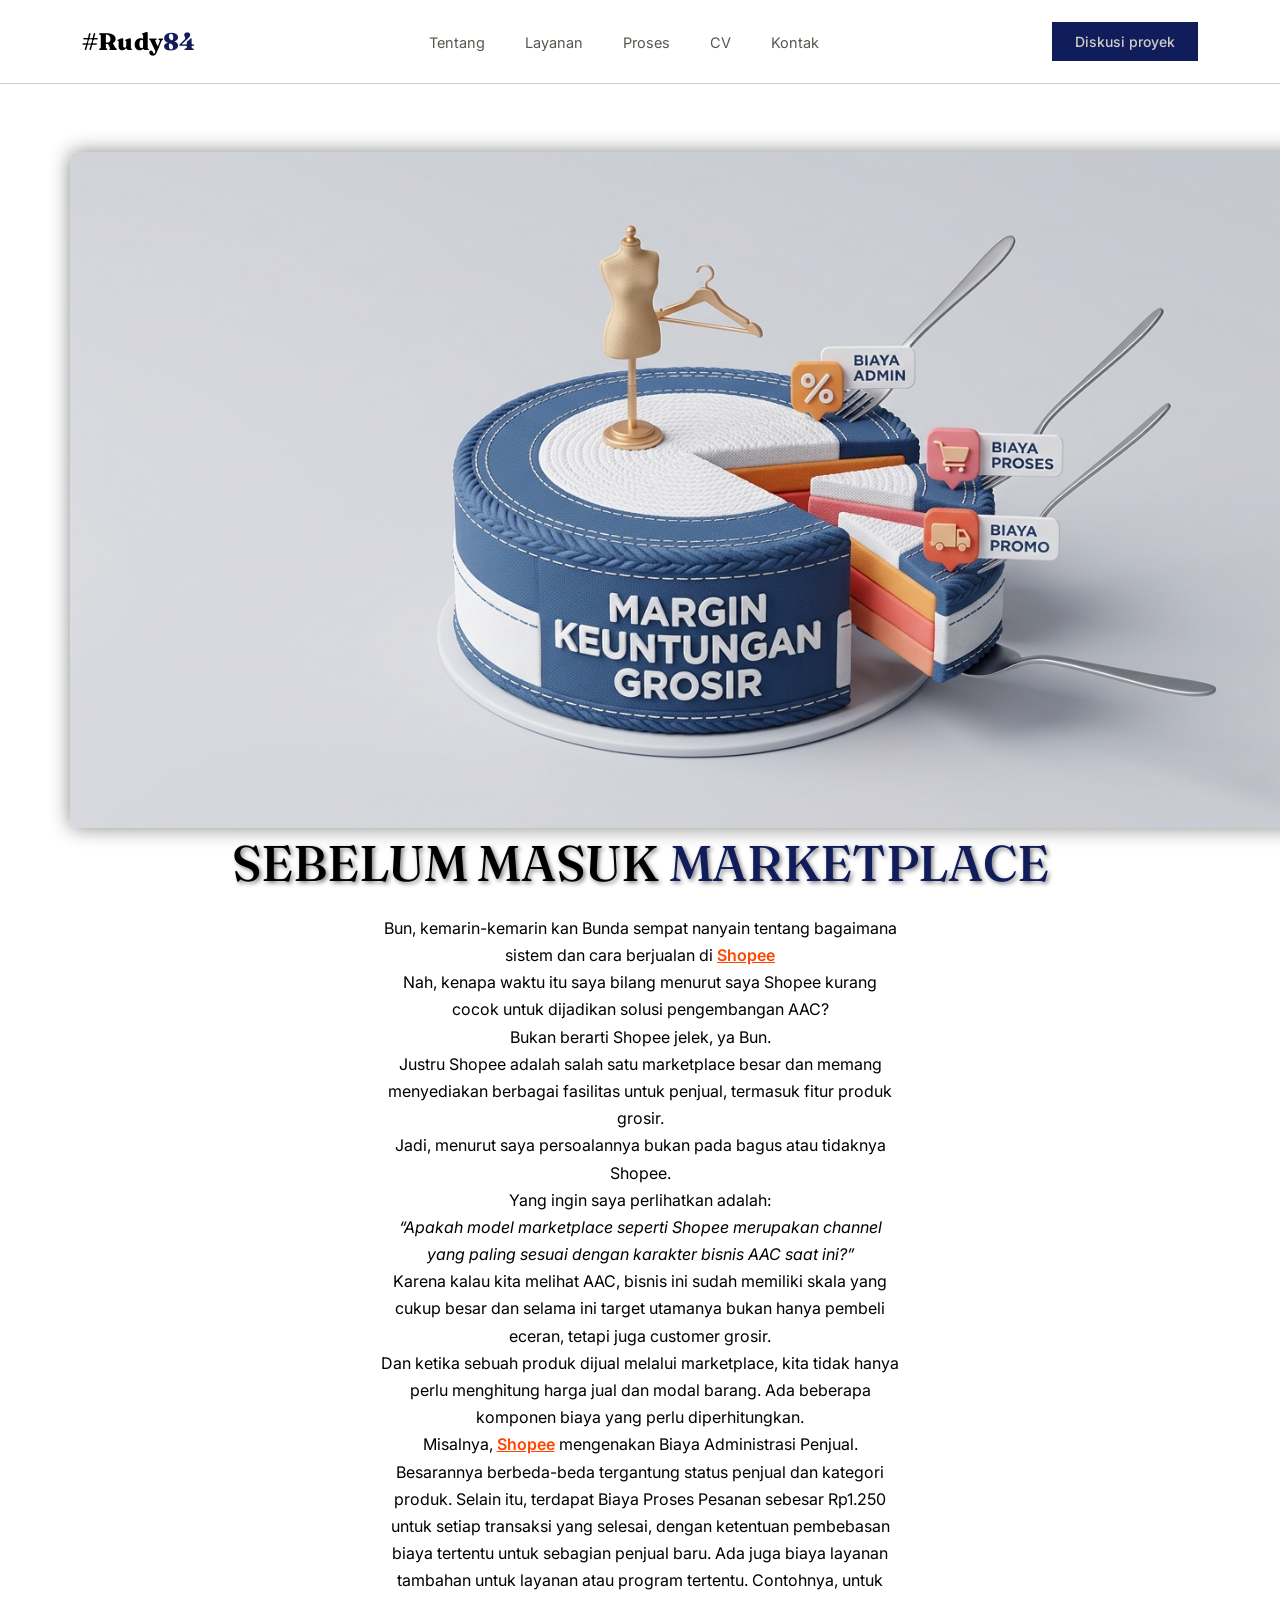
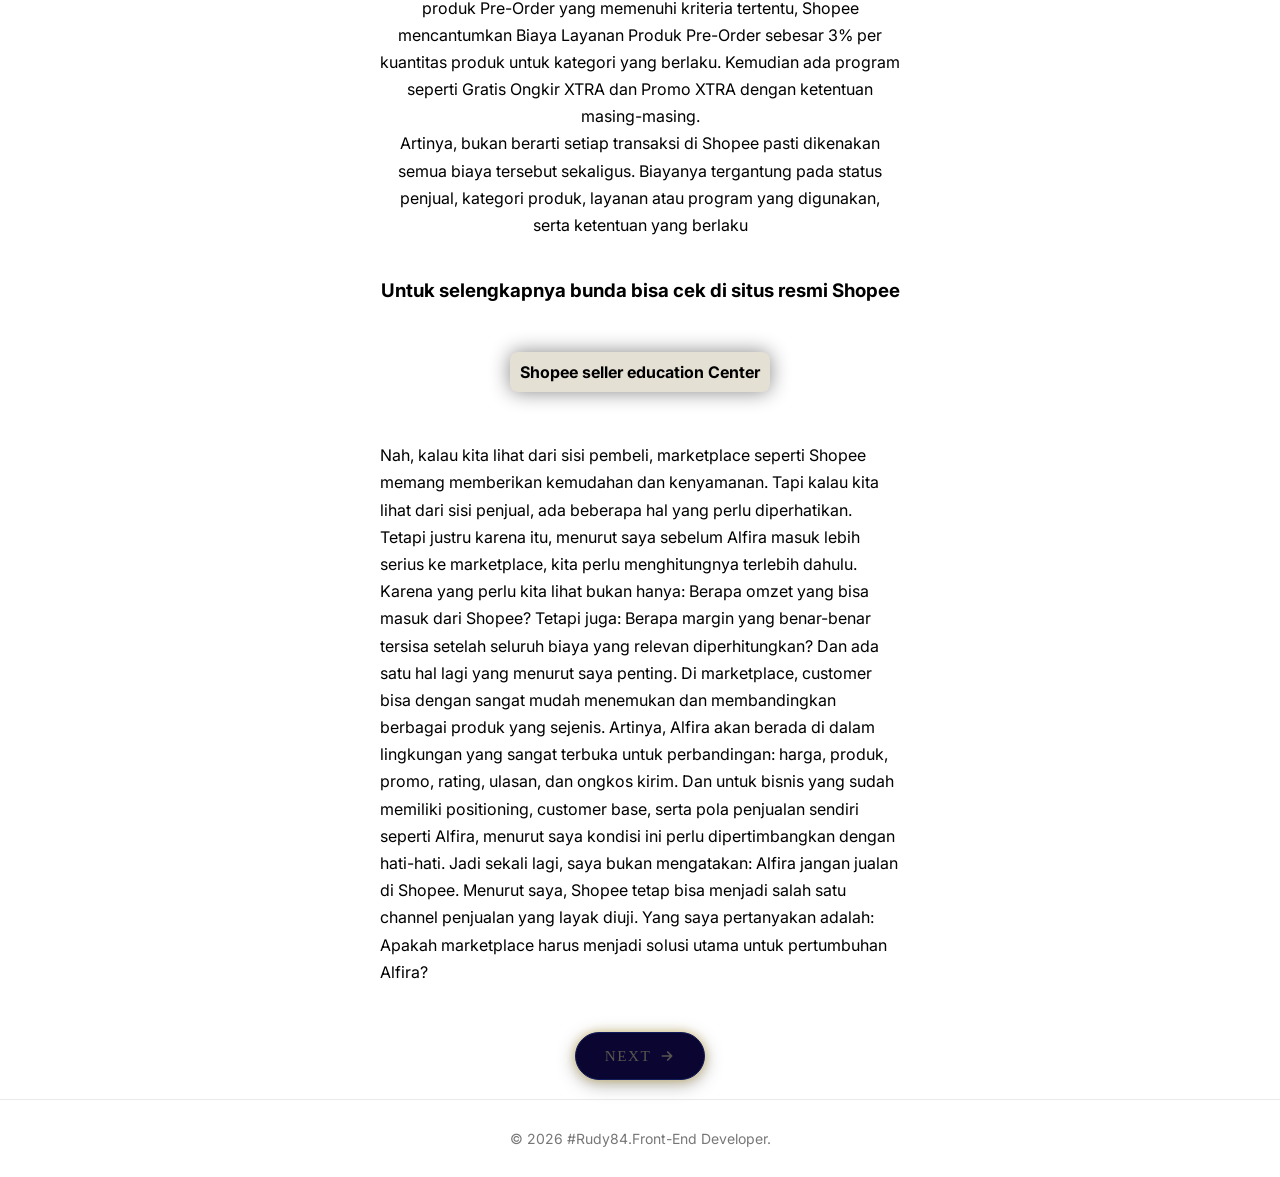
==== marketplace.html @ 1ffbe403 "commit pertama" ====
<!DOCTYPE html>
<html lang="id">

<head>
    <meta charset="UTF-8">
    <meta name="viewport" content="width=device-width, initial-scale=1.0">
    <title>AAC</title>
    <link rel="preconnect" href="https://fonts.googleapis.com">
    <link rel="preconnect" href="https://fonts.gstatic.com" crossorigin>
    <link
        href="https://fonts.googleapis.com/css2?family=Fraunces:opsz,wght@9..144,400;9..144,500;9..144,600&family=Inter:wght@400;500&display=swap"
        rel="stylesheet">
    <link rel="stylesheet" href="marketplace.css">
</head>

<body>
    <main>
        <header id="siteHeader">
            <nav>
                <a href="#" class="logo">#Rudy<span>84</span></a>

                <ul class="nav-links">
                    <li><a href="#">Tentang</a></li>
                    <li><a href="#">Layanan</a></li>
                    <li><a href="#">Proses</a></li>
                    <li><a href="#">CV</a></li>
                    <li><a href="#">Kontak</a></li>
                </ul>

                <div class="nav-right">
                    <a href="#" class="cta">Diskusi proyek</a>
                    <button class="menu-toggle" id="menuToggle" aria-label="Buka menu">
                        <span></span><span></span><span></span>
                    </button>
                </div>
            </nav>

            <div class="mobile-panel" id="mobilePanel">
                <ul>
                    <li><a href="#">Tentang</a></li>
                    <li><a href="#">Layanan</a></li>
                    <li><a href="#">Proses</a></li>
                    <li><a href="#">Portofolio</a></li>
                    <li><a href="#">Kontak</a></li>
                    <li><a href="#" class="cta">Diskusi proyek</a></li>
                </ul>
            </div>
        </header>

        <section class="hero">
            <div class="hero-content">
                <img src="assets/margin.jpg" alt="Logo Alfira" class="hero-logo">
                <h1>SEBELUM MASUK<span> MARKETPLACE</span>
                </h1>
                <div class="sub">
                    <p>
                        Bun, kemarin-kemarin kan Bunda sempat nanyain tentang bagaimana sistem dan cara
                        berjualan di <strong class="highlight">Shopee</strong>
                    </p>
                    <p>
                        Nah, kenapa waktu itu saya bilang menurut saya Shopee kurang cocok untuk dijadikan
                        solusi pengembangan AAC?</p>
                    <p>Bukan berarti Shopee jelek, ya Bun.</p>
                    <p>Justru Shopee adalah salah satu marketplace besar dan memang menyediakan berbagai
                        fasilitas untuk penjual, termasuk fitur produk grosir.</p>
                    <p>Jadi, menurut saya persoalannya bukan pada bagus atau tidaknya Shopee.</p>
                    <p>Yang ingin saya perlihatkan adalah:</p>
                    <p><cite><q>Apakah model marketplace seperti Shopee merupakan channel yang paling sesuai dengan
                                karakter bisnis AAC saat ini?</q></cite></p>
                    <p>Karena kalau kita melihat AAC, bisnis ini sudah memiliki skala yang cukup besar dan
                        selama ini target utamanya bukan hanya pembeli eceran, tetapi juga customer grosir.</p>
                    <p> Dan ketika sebuah produk dijual melalui marketplace, kita tidak hanya perlu menghitung
                        harga jual dan modal barang.
                        Ada beberapa komponen biaya yang perlu diperhitungkan.
                    </p>
                    <p>Misalnya, <span class="highlight">Shopee</span> mengenakan Biaya Administrasi Penjual.
                        Besarannya
                        berbeda-beda
                        tergantung status penjual dan kategori produk.
                        Selain itu, terdapat Biaya Proses Pesanan sebesar Rp1.250 untuk setiap transaksi yang
                        selesai, dengan ketentuan pembebasan biaya tertentu untuk sebagian penjual baru.
                        Ada juga biaya layanan tambahan untuk layanan atau program tertentu. Contohnya, untuk
                        produk Pre-Order yang memenuhi kriteria tertentu, Shopee mencantumkan Biaya Layanan
                        Produk Pre-Order sebesar 3% per kuantitas produk untuk kategori yang berlaku.
                        Kemudian ada program seperti Gratis Ongkir XTRA dan Promo XTRA dengan ketentuan
                        masing-masing.</p>
                    <p>Artinya, bukan berarti setiap transaksi di Shopee pasti dikenakan semua biaya tersebut
                        sekaligus.
                        Biayanya tergantung pada status penjual, kategori produk, layanan atau program yang
                        digunakan, serta ketentuan yang berlaku
                    </p>
                </div>
            </div>
        </section>

        <span class="title">
            <h3>Untuk selengkapnya bunda bisa cek di situs resmi Shopee</h3>
        </span>
        <div class="btn-container">
            <a href="https://seller.shopee.co.id/edu/article/16055" target="_blank" class="btn-marketplace">Shopee
                seller education Center</a>
        </div>

        <section>
            <div class="sub">
                <p>
                    Nah, kalau kita lihat dari sisi pembeli, marketplace seperti Shopee memang memberikan
                    kemudahan dan kenyamanan.
                    Tapi kalau kita lihat dari sisi penjual, ada beberapa hal yang perlu diperhatikan.
                </p>
                <p>
                    Tetapi justru karena itu, menurut saya sebelum Alfira masuk lebih serius ke marketplace,
                    kita perlu menghitungnya terlebih dahulu.
                    Karena yang perlu kita lihat bukan hanya:
                    Berapa omzet yang bisa masuk dari Shopee?
                    Tetapi juga:
                    Berapa margin yang benar-benar tersisa setelah seluruh biaya yang relevan
                    diperhitungkan?
                    Dan ada satu hal lagi yang menurut saya penting.
                    Di marketplace, customer bisa dengan sangat mudah menemukan dan membandingkan
                    berbagai produk yang sejenis.
                    Artinya, Alfira akan berada di dalam lingkungan yang sangat terbuka untuk perbandingan:
                    harga, produk, promo, rating, ulasan, dan ongkos kirim.
                    Dan untuk bisnis yang sudah memiliki positioning, customer base, serta pola penjualan
                    sendiri seperti Alfira, menurut saya kondisi ini perlu dipertimbangkan dengan hati-hati.
                    Jadi sekali lagi, saya bukan mengatakan:
                    Alfira jangan jualan di Shopee.
                    Menurut saya, Shopee tetap bisa menjadi salah satu channel penjualan yang layak diuji.
                    Yang saya pertanyakan adalah:
                    Apakah marketplace harus menjadi solusi utama untuk pertumbuhan Alfira?
                </p>
            </div>
        </section>

        <div class="next-btn">
            <a href="opening.html" class="btn-next">
                <span>NEXT</span>
                <svg viewBox="0 0 24 24" width="16" height="16" fill="none" stroke="currentColor" stroke-width="2.5"
                    stroke-linecap="round" stroke-linejoin="round">
                    <path d="M5 12h14M13 6l6 6-6 6" />
                </svg>
            </a>
        </div>


        <footer class="footer">
            <p>&copy; <span id="year"></span> #Rudy84.Front-End Developer.</p>
        </footer>


        <script src="script.js"></script>
    </main>

</body>

</html>
---- marketplace.css ----
:root {
  --paper: #d1cec7;
  --ink: #000000;
  --ink-soft: #59564f;
  --line: #e5e0d4;
  --accent: #111c5a;
  --gold: rgba(172, 132, 57, 0.979);
}
* {
  margin: 0;
  padding: 0;
  box-sizing: border-box;
}
body {
  font-family: "Inter", sans-serif;
  color: var(--ink);
  min-height: 100vh; /*  DIUBAH: dari 100vw menjadi min-height 100vh */
  overflow-x: hidden; /*  TAMBAHAN: Pengaman agar tidak ada bocor horizontal */
}

/* ===== NAVBAR ===== */
header {
  position: sticky;
  top: 0;
  z-index: 100;
  width: 100%;
  background: transparent;
  border-bottom: 8px solid transparent;
  transition:
    background 0.35s ease,
    border-color 0.35s ease;
}
header.scrolled {
  background: rgba(248, 247, 244, 0.233);
  backdrop-filter: blur(2px);
  border-bottom: 1px solid var(--line);
  font-weight: 800;
}
nav {
  max-width: 1180px;
  margin: 0 auto;
  display: flex;
  align-items: center;
  justify-content: space-between;
  padding: 22px 32px;
}
.logo {
  font-family: "Fraunces", serif;
  font-size: clamp(20px, 2.5vw, 24px);
  font-weight: 800;
  letter-spacing: 0.2px;
  color: var(--ink);
  text-decoration: none;
}
.logo span {
  color: var(--accent);
}
.nav-links {
  display: flex;
  align-items: center;
  gap: 40px;
  list-style: none;
}
.nav-links a {
  position: relative;
  font-size: 14.5px;
  color: var(--ink-soft);
  text-decoration: none;
  padding-bottom: 4px;
}
.nav-links a::after {
  content: "";
  position: absolute;
  left: 0;
  bottom: 0;
  width: 0;
  height: 1px;
  background: var(--accent);
  transition: width 0.25s ease;
}
.nav-links a:hover {
  color: var(--ink);
}
.nav-links a:hover::after {
  width: 100%;
}

.nav-right {
  display: flex;
  align-items: center;
  gap: 32px;
}
.cta {
  font-family: "Inter", sans-serif;
  font-size: 14px;
  font-weight: 500;
  color: var(--paper);
  background: var(--accent);
  border: 1px solid var(--accent);
  padding: 10px 22px;
  text-decoration: none;
  transition: opacity 0.2s ease;
}
.cta:hover {
  opacity: 0.85;
}

.menu-toggle {
  display: none;
  flex-direction: column;
  gap: 5px;
  background: none;
  border: none;
  cursor: pointer;
  padding: 4px;
}
.menu-toggle span {
  width: 22px;
  height: 1px;
  background: var(--ink);
}

/* ===== MOBILE NAV ===== */
.mobile-panel {
  max-height: 0;
  overflow: hidden;
  background: var(--paper);
  border-bottom: 1px solid transparent;
  transition:
    max-height 0.3s ease,
    border-color 0.3s ease;
}
.mobile-panel.open {
  max-height: 320px;
  border-bottom: 1px solid var(--line);
}
.mobile-panel ul {
  list-style: none;
  padding: 8px 32px 20px;
  display: flex;
  flex-direction: column;
  gap: 18px;
}
.mobile-panel a {
  font-size: 15px;
  color: var(--ink-soft);
  text-decoration: none;
}
.mobile-panel a:hover {
  color: var(--ink);
}
.mobile-panel .cta {
  display: inline-block;
  margin-top: 4px;
  text-align: center;
}

.hero {
  display: flex;
  align-items: center;
  justify-content: center;
  max-width: 100%; /* Memastikan tidak meluber */
  margin: 0 auto;
  text-align: center;
  padding: 60px 20px 40px; /* Padding disesuaikan agar rapi di semua layar */
}

.hero-logo {
  max-width: 100%; /*  DIUBAH: agar gambar mengecil otomatis di HP */
  height: auto;
  margin: 0 50px 0;
  border-radius: 8px;
  box-shadow: 0 0 20px rgba(0, 0, 0, 0.473);
}
.hero-content {
  width: 100%;
}
.hero h1 {
  font-family: "Fraunces", serif;
  font-weight: 500;
  font-size: clamp(
    32px,
    8vw,
    50px
  ); /*  DIUBAH: Membalik urutan clamp() agar valid (min, preferred, max) */
  text-shadow: 2px 2px 4px rgba(0, 0, 0, 0.5); /*  DIUBAH: shadow 100% hitam pekat biasanya terlalu kaku, diturunkan ke 0.3 */
  line-height: 1.25;
  letter-spacing: -0.3px;
  margin-bottom: 20px;
}
.hero h1 span {
  color: var(--accent);
}

.sub {
  font-size: 16px;
  color: var(--ink);
  line-height: 1.7;
  max-width: 520px;
  margin: 0 auto;
}
.highlight {
  font-weight: 600;
  color: orangered;
  text-decoration: underline;
}
/* ===== MEDIA QUERIES ===== */
@media (max-width: 440px) {
  .nav-links {
    display: none;
  }
  .nav-right .cta {
    display: none;
  }
  .menu-toggle {
    display: flex;
  }
  .hero {
    flex-direction: column;
    align-items: center;
    text-align: center;
    padding: 40px 20px 50px;
    width: 100%; /*  DIUBAH: dari 100vw menjadi 100% */
  }
  .hero-logo {
    margin: 10px auto 30px;
    width: 100%;
    max-width: 100%;
  }
  .btn-container {
    display: flex;
    justify-content: center;
    margin-top: 20px;
    background-color: var(--line);
    border-radius: 8px;
    box-shadow: 0 0 20px rgba(0, 0, 0, 0.473);
  }
  .btn-marketplace {
    display: inline-block;
    padding: 12px 24px;
    font-size: 16px;
    font-weight: bold;
    color: var(--ink);
    text-decoration: none;
    transition:
      background-color 0.3s ease,
      transform 0.2s ease;
  }
  .btn-marketplace:active {
    transform: scale(0.96);
    background: gold;
  }
}

.title {
  text-align: center;
  margin-top: 20px;
  font-size: 16px;
  color: var(--ink);
}

.btn-container {
  display: flex;
  justify-content: center;
  margin: 50px 0 50px;
}

.btn-marketplace {
  display: inline-block;
  font-size: 16px;
  font-weight: bold;
  color: var(--ink);
  padding: 10px;
  background-color: var(--line);
  border-radius: 8px;
  box-shadow: 0 0 20px rgba(0, 0, 0, 0.473);
  text-decoration: none;
  transition:
    background-color 0.3s ease,
    transform 0.2s ease;
    delay: 0.5s ease-in-out;
}
.btn-marketplace:hover {
  transform: scale(0.96);
  background: orangered;
  color: var(--paper);
}

.next-btn {
  flex: 0 0 auto;
  display: flex;
  justify-content: center;
  align-items: center;
  gap: 20px;
  padding: 16px 16px max(20px, env(safe-area-inset-bottom, 20px));
  margin-top: 30px;
}

.btn-next {
  display: inline-flex;
  align-items: center;
  justify-content: center;
  gap: 0.5rem;

  padding: 0.85rem 1.8rem;
  border-radius: 999px;

  color: var(--ink-soft);
  background: #0a0631;

  border: 1px solid var(--accent);

  backdrop-filter: blur(6px);
  -webkit-backdrop-filter: blur(6px);

  font-family: "Georgia", "Times New Roman", serif;
  font-size: 0.95rem;
  letter-spacing: 1.5px;
  text-transform: uppercase;
  text-decoration: none;

  box-shadow:
    0 0 10px rgba(212, 175, 55, 0.55),
    0 4px 18px rgba(0, 0, 0, 0.35);

  animation: floatBtn 2.6s ease-in-out infinite;
}

.btn-next svg {
  color: var(--ink-soft);
  flex-shrink: 0;
}

/* =========================
   ANIMASI TOMBOL
========================= */

@keyframes floatBtn {
  0%,
  100% {
    transform: translateY(0);

    box-shadow:
      0 0 10px rgba(212, 175, 55, 0.35),
      0 4px 18px rgba(0, 0, 0, 0.35);
  }

  50% {
    transform: translateY(-8px);

    box-shadow:
      0 0 18px rgba(212, 175, 55, 0.55),
      0 8px 22px rgba(0, 0, 0, 0.4);
  }
}

.footer {
  padding: 30px 20px;
  text-align: center;
  border-top: 1px solid #eaeaea;
  color: #777;
  font-size: 14px;
}

.footer p {
  margin: 0;
}
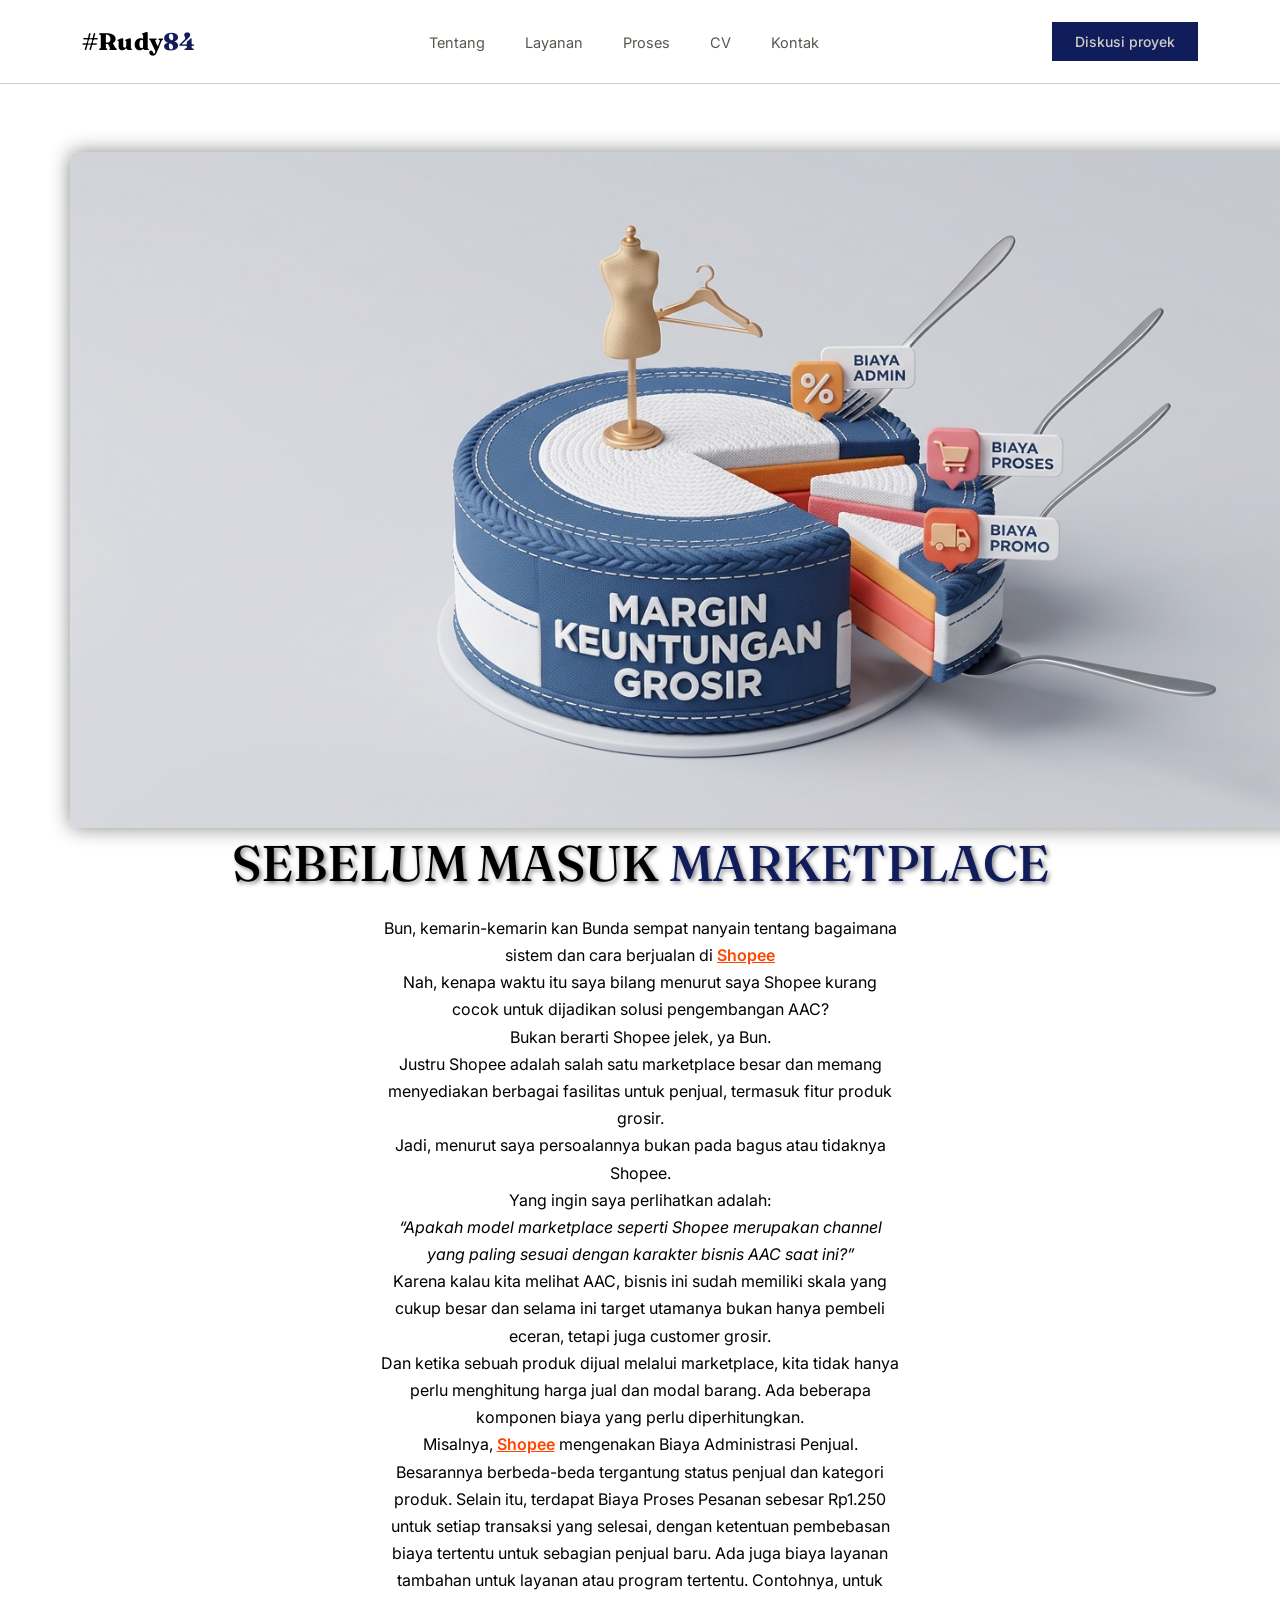
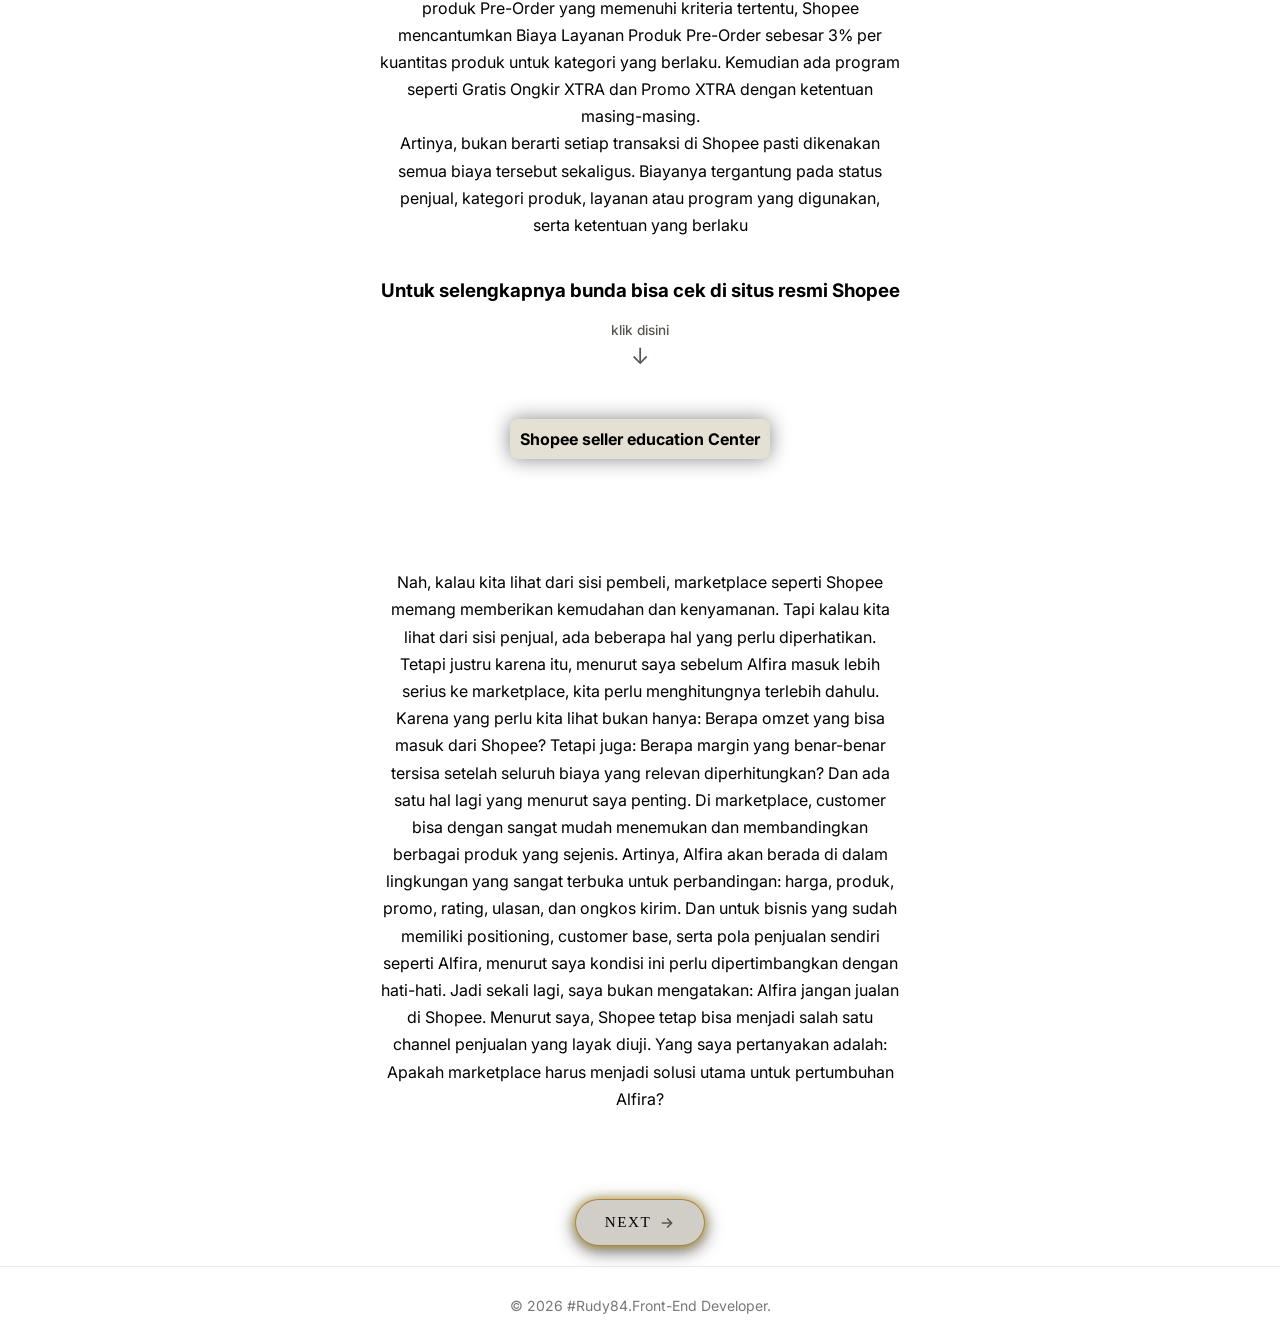
==== commit 320ce755: "modifikasi UI" ====
--- a/marketplace.html
+++ b/marketplace.html
@@ -96,12 +96,16 @@
         <span class="title">
             <h3>Untuk selengkapnya bunda bisa cek di situs resmi Shopee</h3>
         </span>
+        <div class="scroll-hint">
+            <span class="scroll-hint-text">klik disini</span>
+            <span class="scroll-hint-arrow">↓</span>
+        </div>
         <div class="btn-container">
             <a href="https://seller.shopee.co.id/edu/article/16055" target="_blank" class="btn-marketplace">Shopee
                 seller education Center</a>
         </div>
 
-        <section>
+        <section class="hero">
             <div class="sub">
                 <p>
                     Nah, kalau kita lihat dari sisi pembeli, marketplace seperti Shopee memang memberikan
--- a/marketplace.css
+++ b/marketplace.css
@@ -231,9 +231,6 @@
     display: flex;
     justify-content: center;
     margin-top: 20px;
-    background-color: var(--line);
-    border-radius: 8px;
-    box-shadow: 0 0 20px rgba(0, 0, 0, 0.473);
   }
   .btn-marketplace {
     display: inline-block;
@@ -264,7 +261,36 @@
   justify-content: center;
   margin: 50px 0 50px;
 }
-
+.scroll-hint {
+  display: flex;
+  flex-direction: column;
+  align-items: center;
+  gap: 4px;
+  margin: 20px 0;
+}
+
+.scroll-hint-text {
+  font-size: 0.85rem;
+  color: var(--ink-soft);
+  font-weight: 500;
+}
+
+.scroll-hint-arrow {
+  font-size: 1.4rem;
+  color: var(--ink-soft);
+  animation: bounce-down 1.4s infinite;
+}
+
+@keyframes bounce-down {
+  0%, 100% {
+    transform: translateY(0);
+    opacity: 0.6;
+  }
+  50% {
+    transform: translateY(8px);
+    opacity: 1;
+  }
+}
 .btn-marketplace {
   display: inline-block;
   font-size: 16px;
@@ -278,7 +304,7 @@
   transition:
     background-color 0.3s ease,
     transform 0.2s ease;
-    delay: 0.5s ease-in-out;
+    transition-delay: 0.5s ease-in-out;
 }
 .btn-marketplace:hover {
   transform: scale(0.96);
@@ -305,10 +331,10 @@
   padding: 0.85rem 1.8rem;
   border-radius: 999px;
 
-  color: var(--ink-soft);
-  background: #0a0631;
-
-  border: 1px solid var(--accent);
+  color: var(--ink);
+  background: var(--paper);
+
+  border: 1px solid var(--gold);
 
   backdrop-filter: blur(6px);
   -webkit-backdrop-filter: blur(6px);
@@ -320,8 +346,8 @@
   text-decoration: none;
 
   box-shadow:
-    0 0 10px rgba(212, 175, 55, 0.55),
-    0 4px 18px rgba(0, 0, 0, 0.35);
+    0 0 10px rgba(212, 175, 55, 0.733),
+    0 4px 18px rgba(0, 0, 0, 0.705);
 
   animation: floatBtn 2.6s ease-in-out infinite;
 }
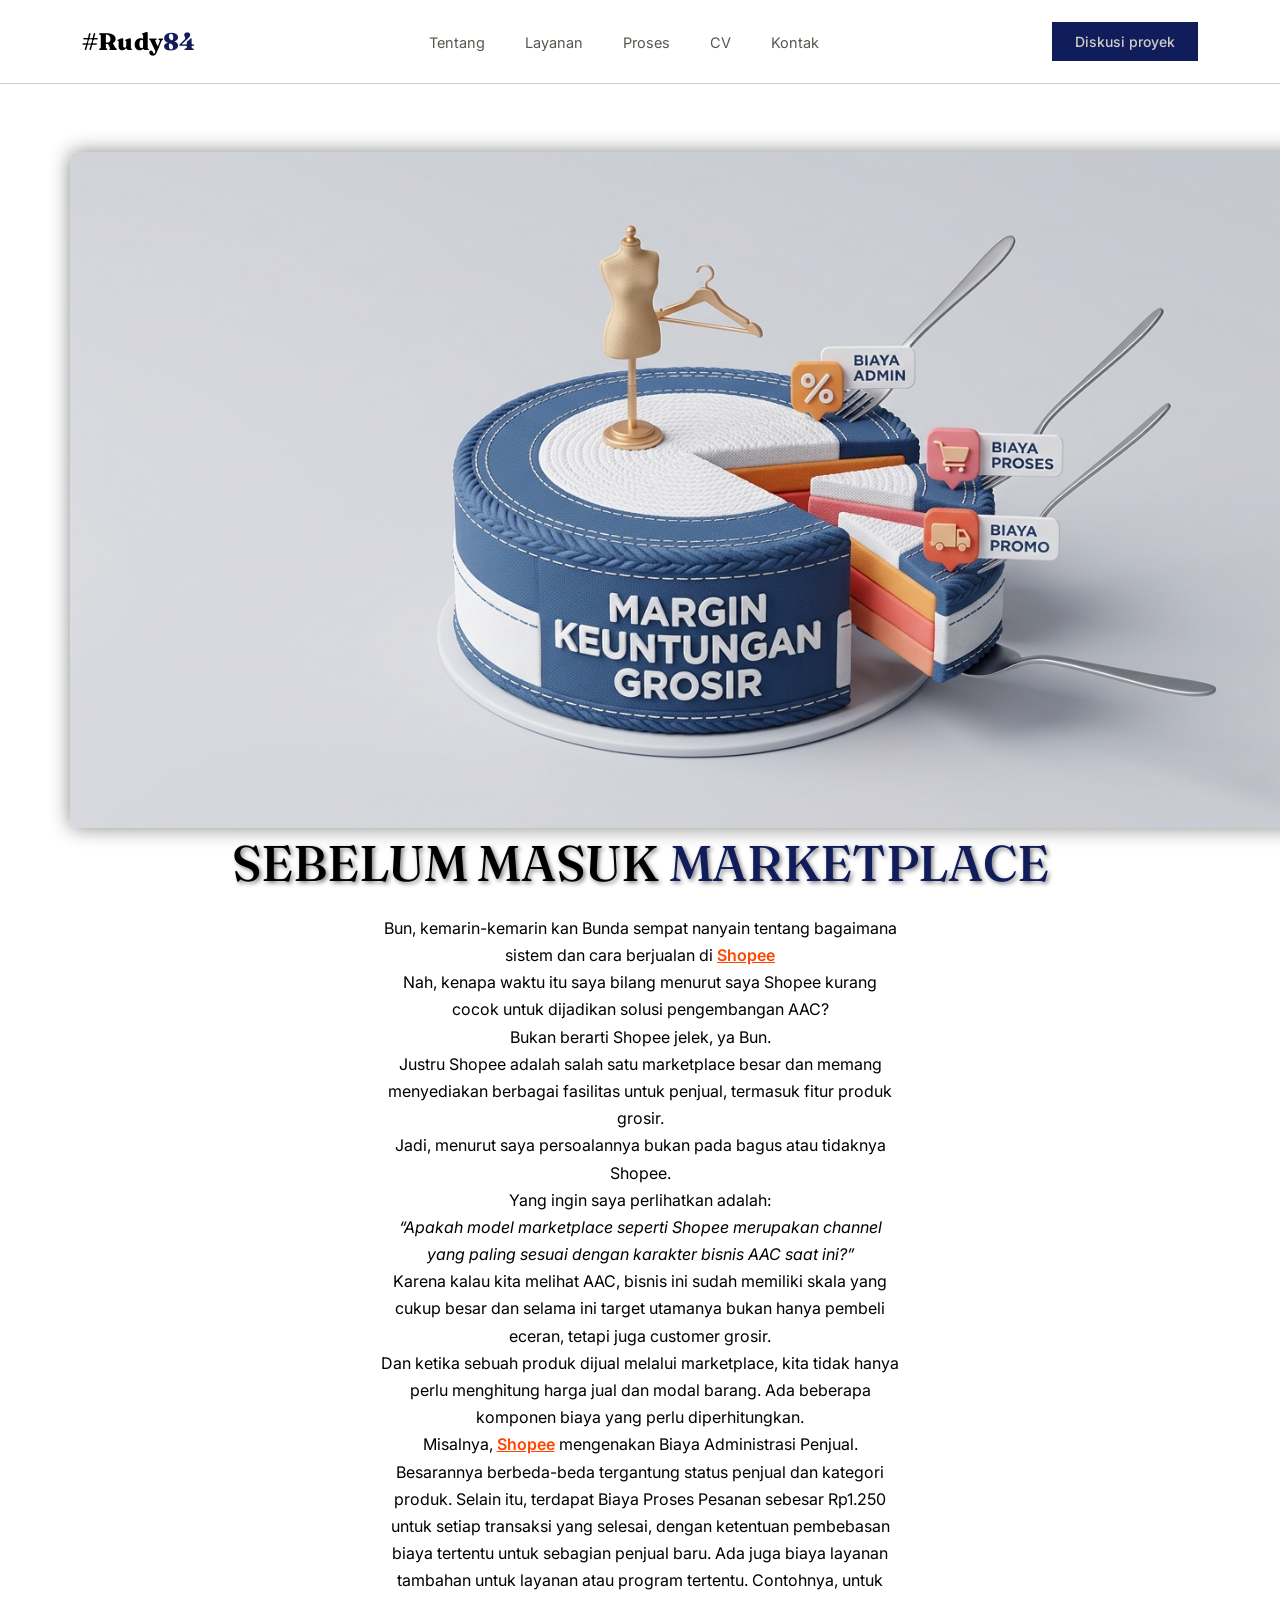
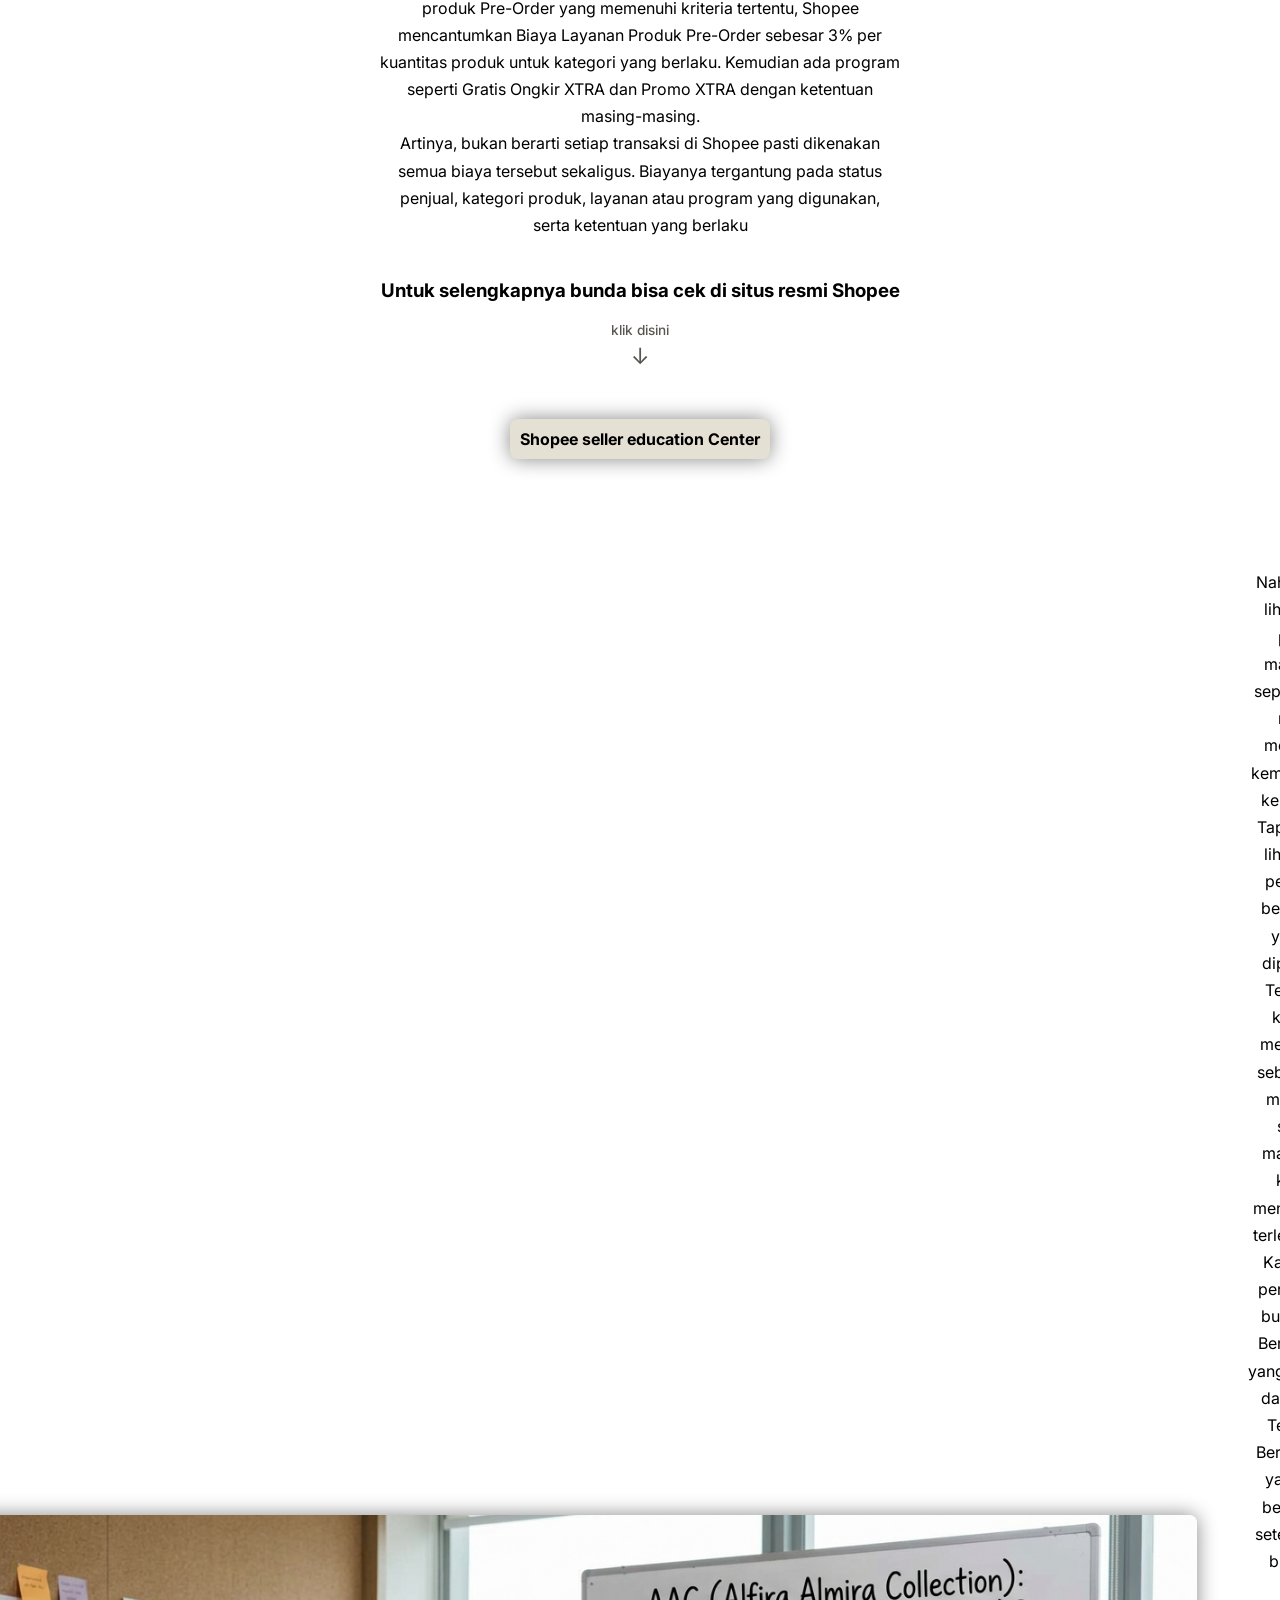
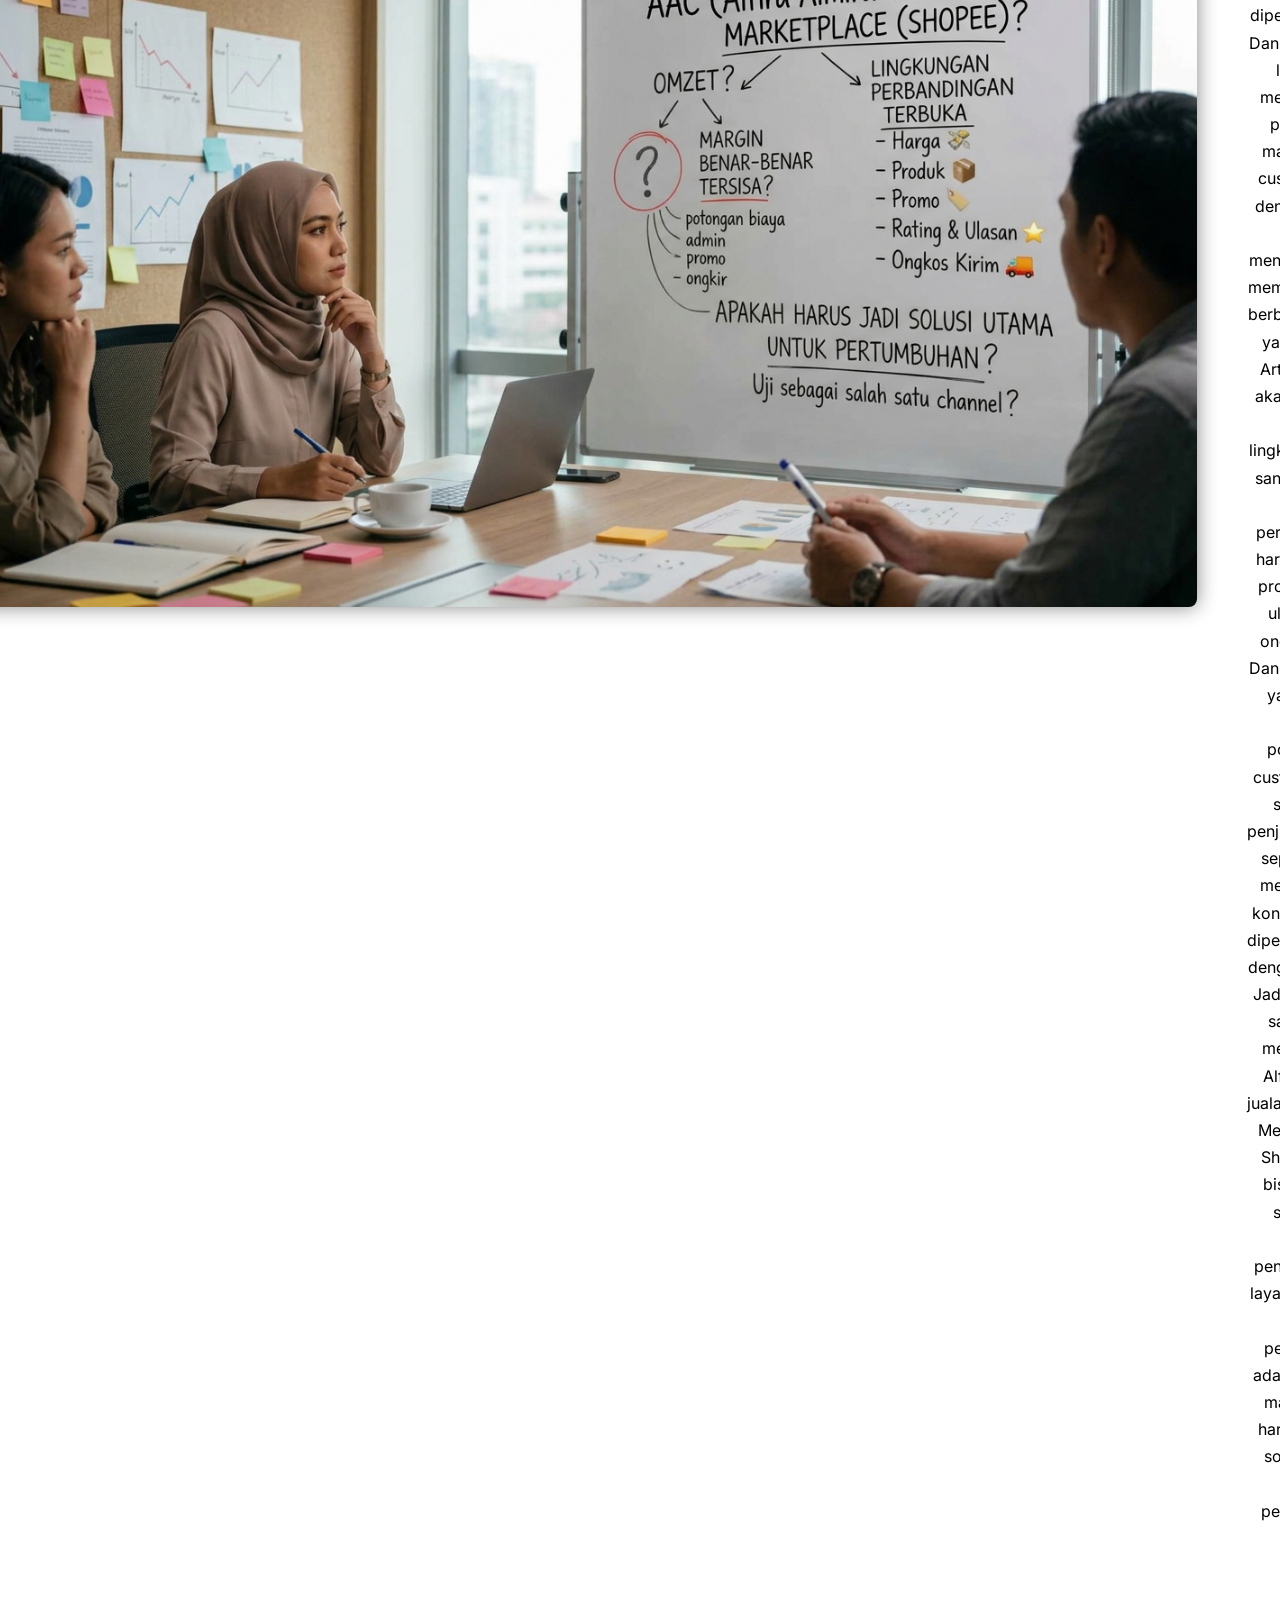
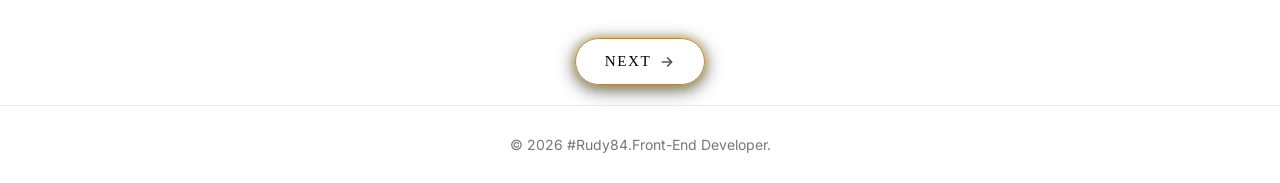
==== commit 8bcf7439: "modifikasi css & penambahan image" ====
--- a/marketplace.html
+++ b/marketplace.html
@@ -106,6 +106,7 @@
         </div>
 
         <section class="hero">
+            <img src="assets/simulasi.jpg" alt="Logo Alfira" class="hero-logo">
             <div class="sub">
                 <p>
                     Nah, kalau kita lihat dari sisi pembeli, marketplace seperti Shopee memang memberikan
--- a/marketplace.css
+++ b/marketplace.css
@@ -332,7 +332,6 @@
   border-radius: 999px;
 
   color: var(--ink);
-  background: var(--paper);
 
   border: 1px solid var(--gold);
 
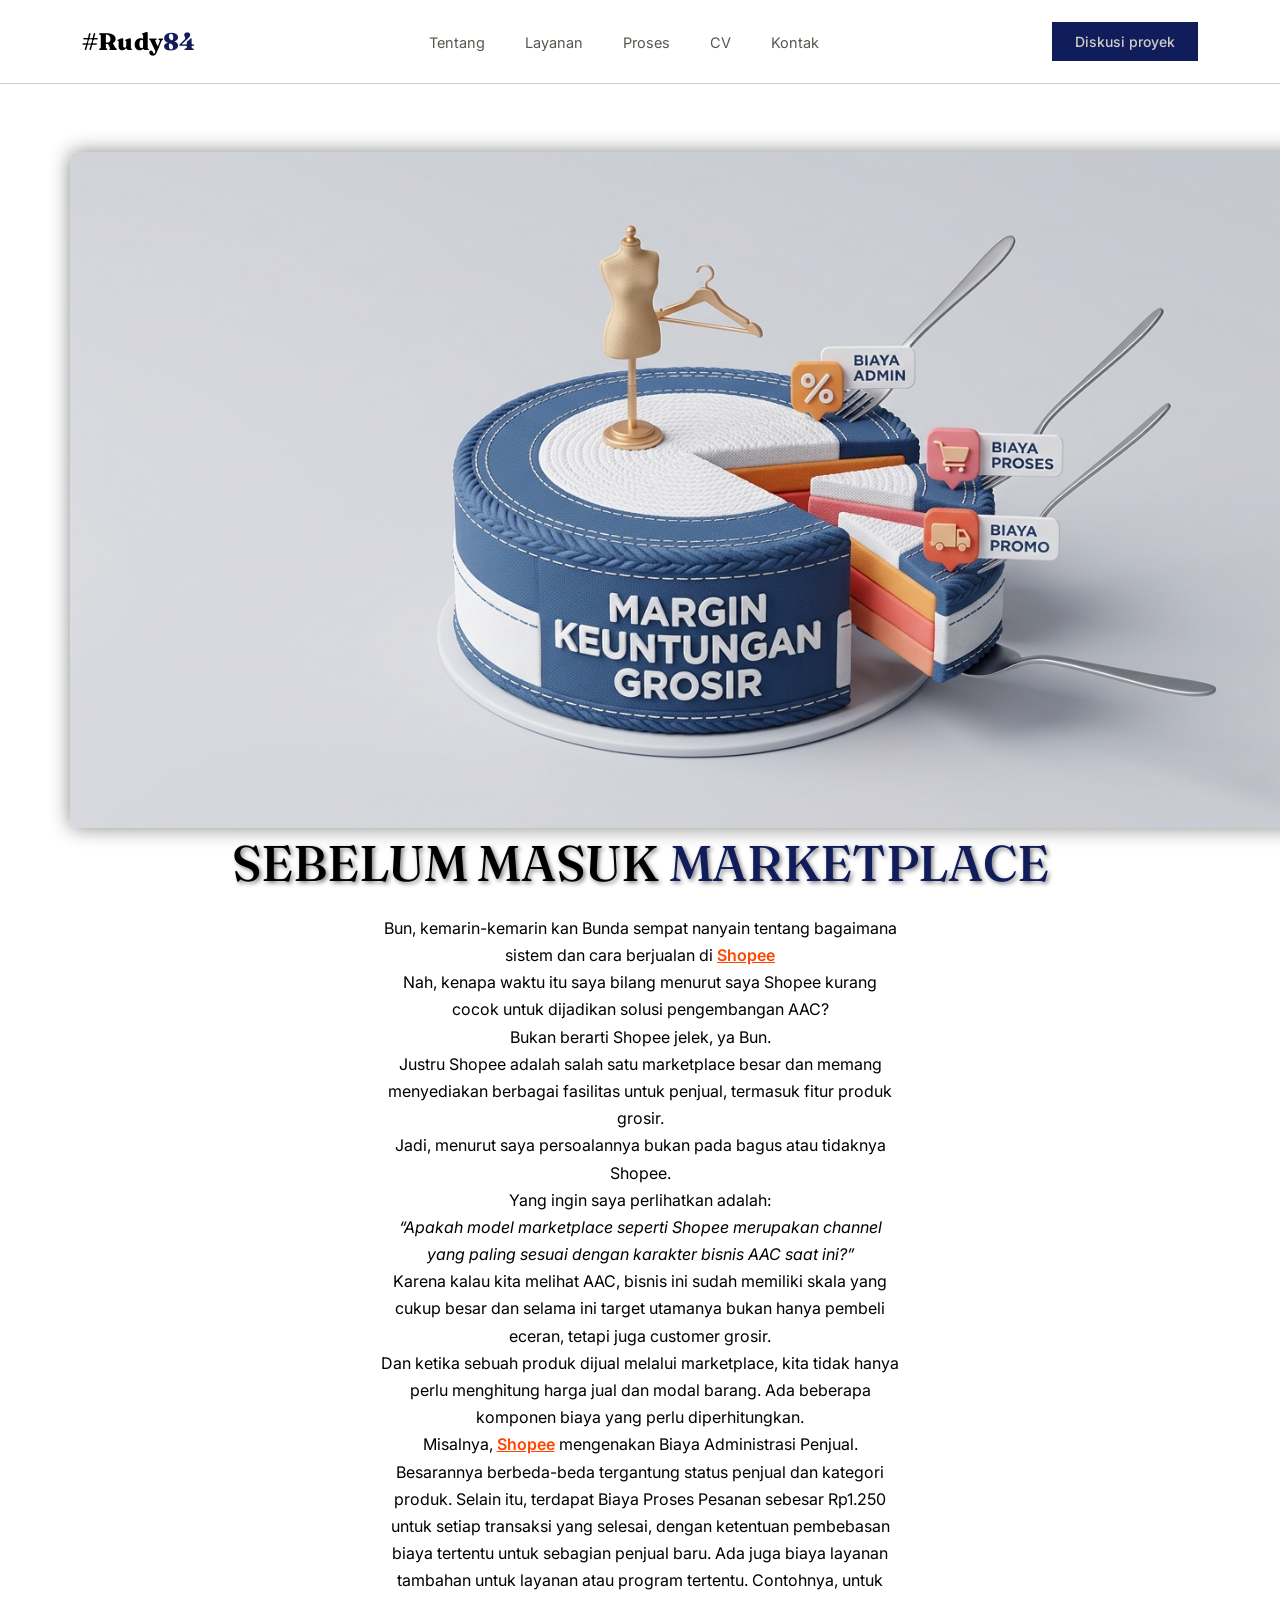
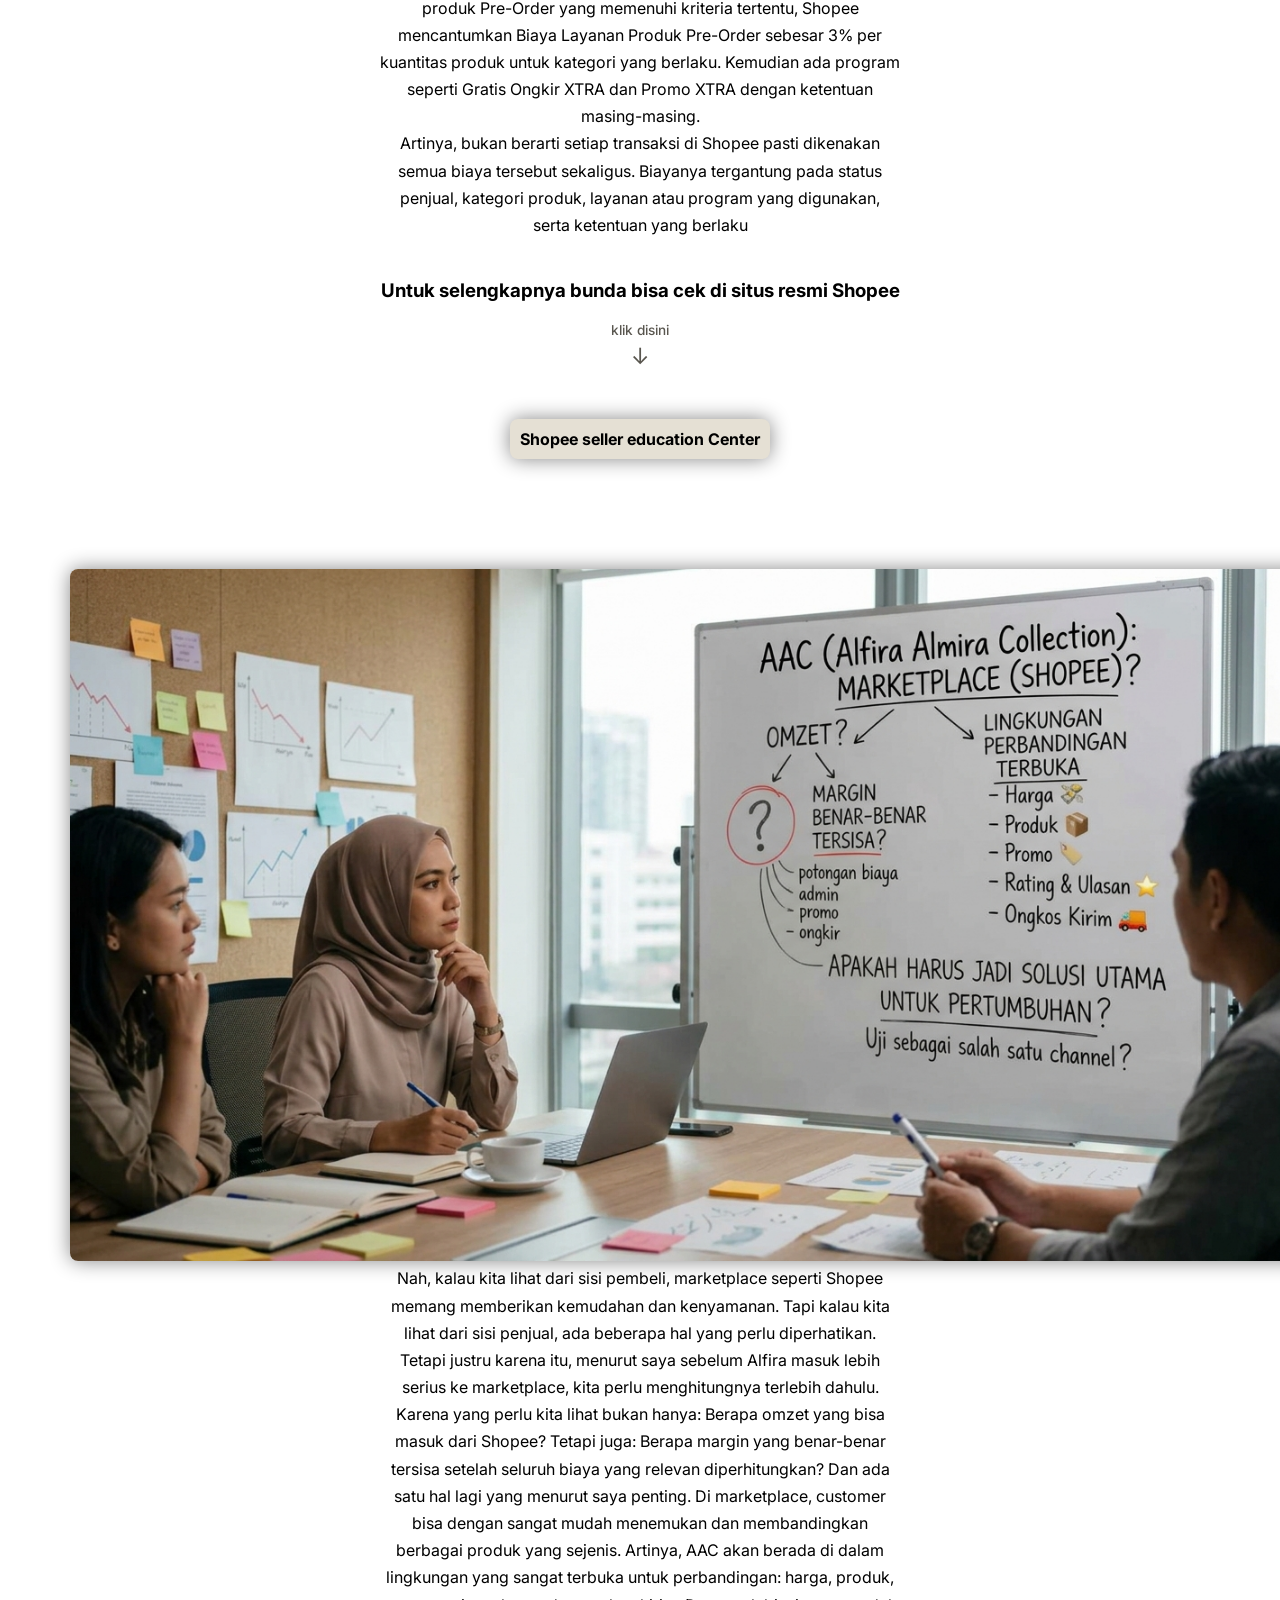
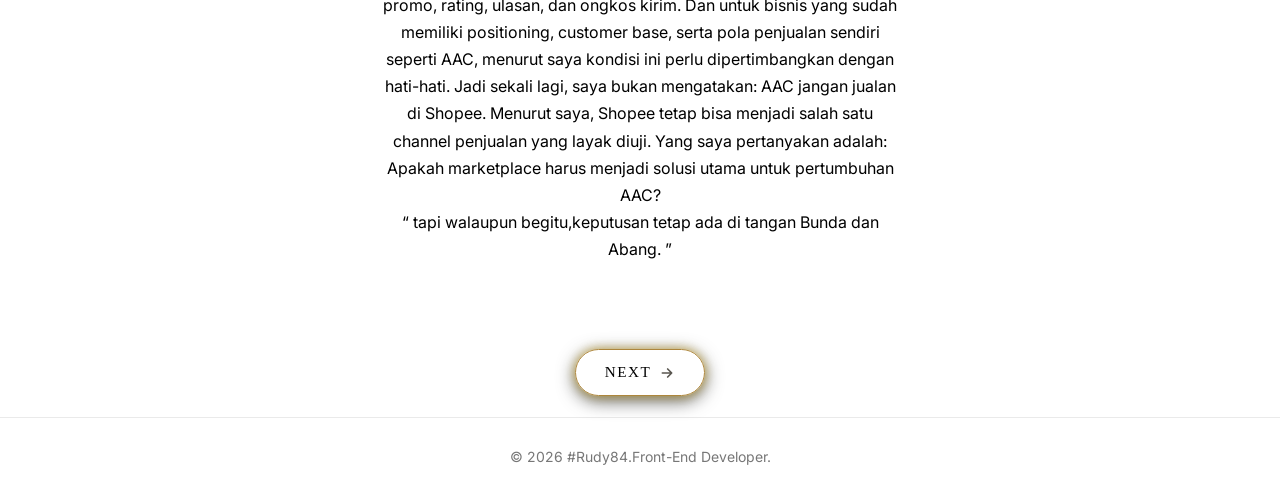
==== commit ea9e0226: "penambahan halaman dan memperbaharui marketplace" ====
--- a/marketplace.html
+++ b/marketplace.html
@@ -106,39 +106,46 @@
         </div>
 
         <section class="hero">
-            <img src="assets/simulasi.jpg" alt="Logo Alfira" class="hero-logo">
-            <div class="sub">
-                <p>
-                    Nah, kalau kita lihat dari sisi pembeli, marketplace seperti Shopee memang memberikan
-                    kemudahan dan kenyamanan.
-                    Tapi kalau kita lihat dari sisi penjual, ada beberapa hal yang perlu diperhatikan.
-                </p>
-                <p>
-                    Tetapi justru karena itu, menurut saya sebelum Alfira masuk lebih serius ke marketplace,
-                    kita perlu menghitungnya terlebih dahulu.
-                    Karena yang perlu kita lihat bukan hanya:
-                    Berapa omzet yang bisa masuk dari Shopee?
-                    Tetapi juga:
-                    Berapa margin yang benar-benar tersisa setelah seluruh biaya yang relevan
-                    diperhitungkan?
-                    Dan ada satu hal lagi yang menurut saya penting.
-                    Di marketplace, customer bisa dengan sangat mudah menemukan dan membandingkan
-                    berbagai produk yang sejenis.
-                    Artinya, Alfira akan berada di dalam lingkungan yang sangat terbuka untuk perbandingan:
-                    harga, produk, promo, rating, ulasan, dan ongkos kirim.
-                    Dan untuk bisnis yang sudah memiliki positioning, customer base, serta pola penjualan
-                    sendiri seperti Alfira, menurut saya kondisi ini perlu dipertimbangkan dengan hati-hati.
-                    Jadi sekali lagi, saya bukan mengatakan:
-                    Alfira jangan jualan di Shopee.
-                    Menurut saya, Shopee tetap bisa menjadi salah satu channel penjualan yang layak diuji.
-                    Yang saya pertanyakan adalah:
-                    Apakah marketplace harus menjadi solusi utama untuk pertumbuhan Alfira?
-                </p>
+            <div class="hero-content">
+                <img src="assets/simulasi.jpg" alt="Logo Alfira" class="hero-logo">
+                <div class="sub">
+                    <p>
+                        Nah, kalau kita lihat dari sisi pembeli, marketplace seperti Shopee memang memberikan
+                        kemudahan dan kenyamanan.
+                        Tapi kalau kita lihat dari sisi penjual, ada beberapa hal yang perlu diperhatikan.
+                    </p>
+                    <p>
+                        Tetapi justru karena itu, menurut saya sebelum Alfira masuk lebih serius ke marketplace,
+                        kita perlu menghitungnya terlebih dahulu.
+                        Karena yang perlu kita lihat bukan hanya:
+                        Berapa omzet yang bisa masuk dari Shopee?
+                        Tetapi juga:
+                        Berapa margin yang benar-benar tersisa setelah seluruh biaya yang relevan
+                        diperhitungkan?
+                        Dan ada satu hal lagi yang menurut saya penting.
+                        Di marketplace, customer bisa dengan sangat mudah menemukan dan membandingkan
+                        berbagai produk yang sejenis.
+                        Artinya, AAC akan berada di dalam lingkungan yang sangat terbuka untuk perbandingan:
+                        harga, produk, promo, rating, ulasan, dan ongkos kirim.
+                        Dan untuk bisnis yang sudah memiliki positioning, customer base, serta pola penjualan
+                        sendiri seperti AAC, menurut saya kondisi ini perlu dipertimbangkan dengan hati-hati.
+                        Jadi sekali lagi, saya bukan mengatakan:
+                        AAC jangan jualan di Shopee.
+                        Menurut saya, Shopee tetap bisa menjadi salah satu channel penjualan yang layak diuji.
+                        Yang saya pertanyakan adalah:
+                        Apakah marketplace harus menjadi solusi utama untuk pertumbuhan AAC?
+                    </p>
+                    <p>
+                        <q>
+                            tapi walaupun begitu,keputusan tetap ada di tangan Bunda dan Abang.
+                        </q>
+                    </p>
+                </div>
             </div>
         </section>
 
         <div class="next-btn">
-            <a href="opening.html" class="btn-next">
+            <a href="saran.html" class="btn-next">
                 <span>NEXT</span>
                 <svg viewBox="0 0 24 24" width="16" height="16" fill="none" stroke="currentColor" stroke-width="2.5"
                     stroke-linecap="round" stroke-linejoin="round">
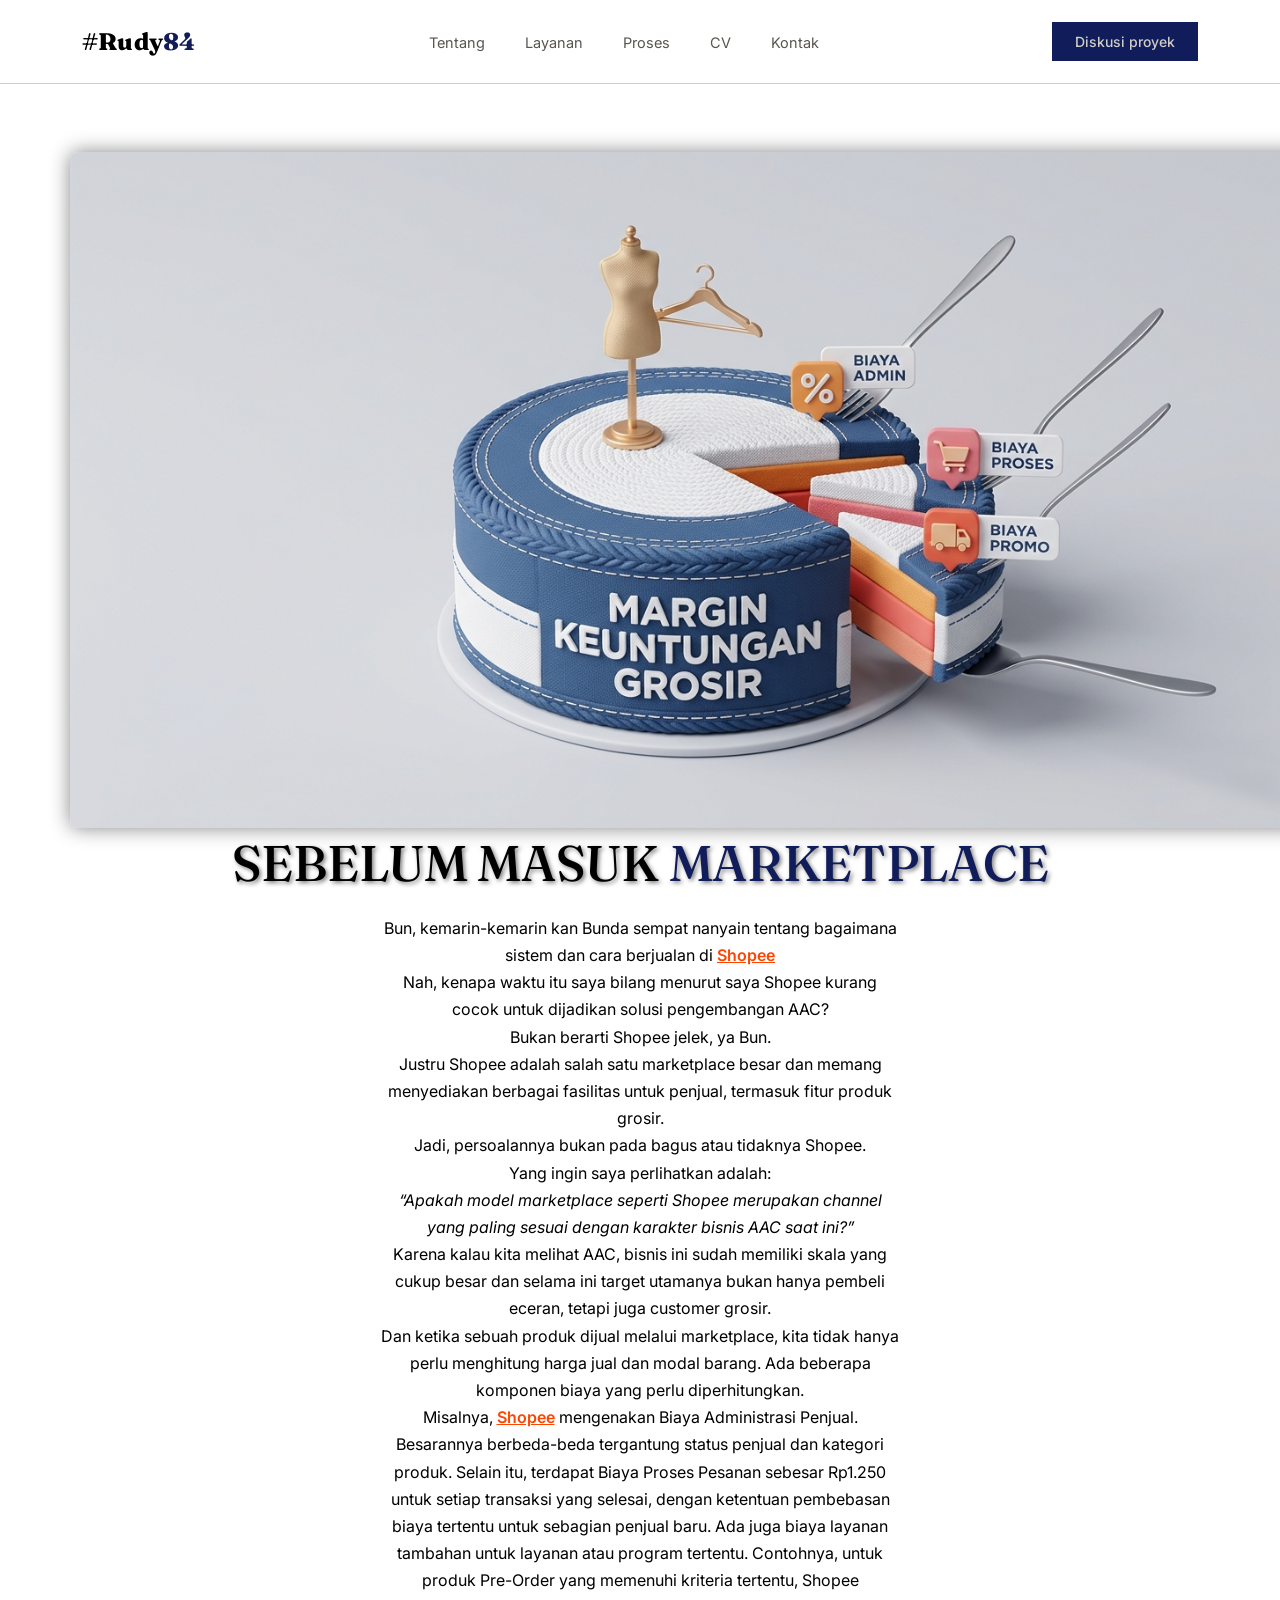
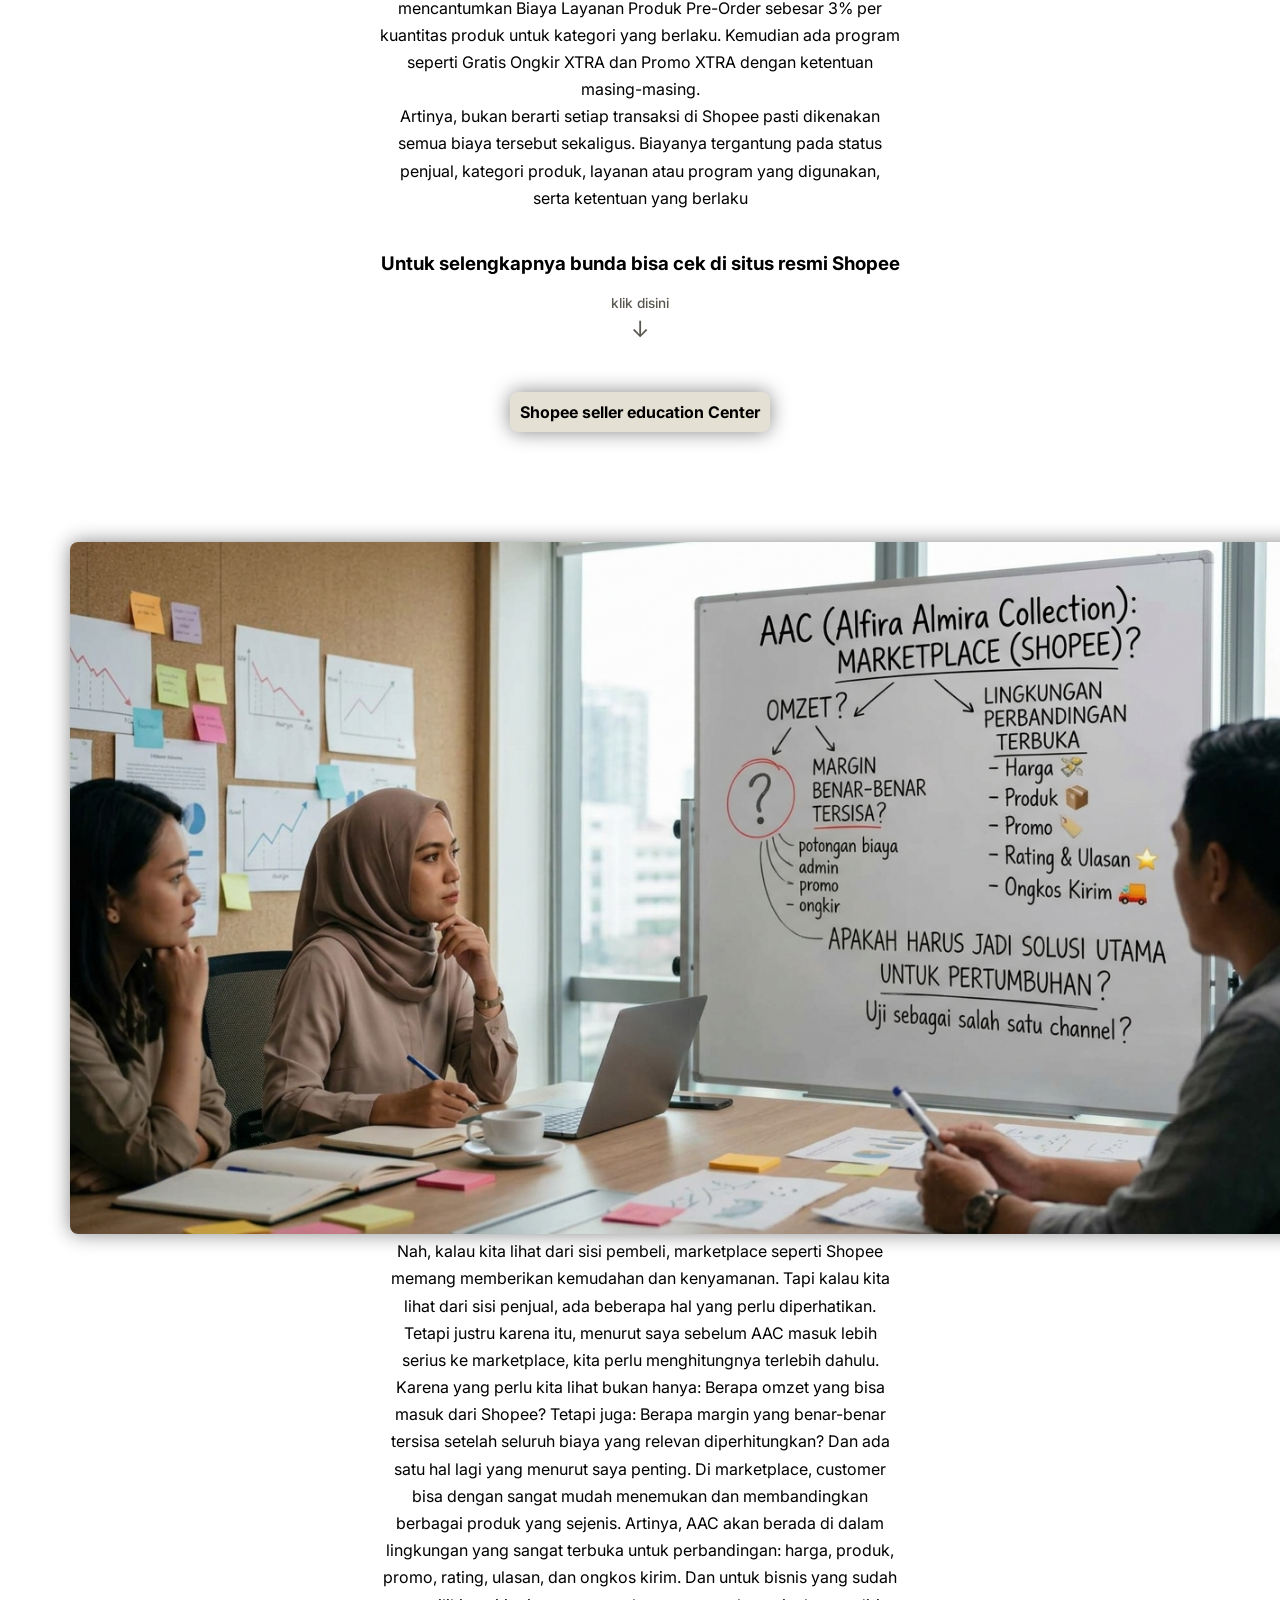
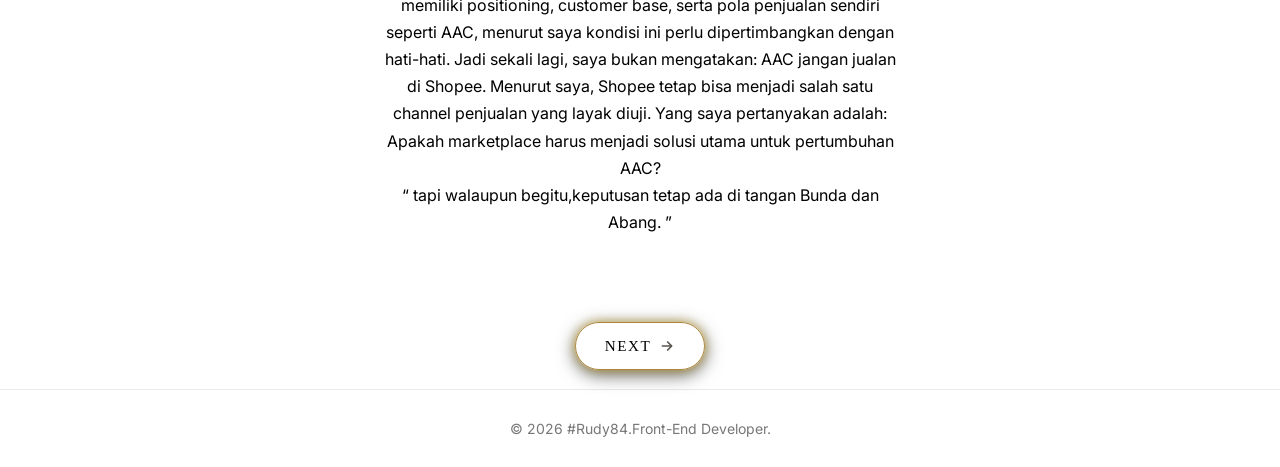
==== commit 9da96a67: "modifikasi dan penambahan halaman" ====
--- a/marketplace.html
+++ b/marketplace.html
@@ -63,7 +63,7 @@
                     <p>Bukan berarti Shopee jelek, ya Bun.</p>
                     <p>Justru Shopee adalah salah satu marketplace besar dan memang menyediakan berbagai
                         fasilitas untuk penjual, termasuk fitur produk grosir.</p>
-                    <p>Jadi, menurut saya persoalannya bukan pada bagus atau tidaknya Shopee.</p>
+                    <p>Jadi, persoalannya bukan pada bagus atau tidaknya Shopee.</p>
                     <p>Yang ingin saya perlihatkan adalah:</p>
                     <p><cite><q>Apakah model marketplace seperti Shopee merupakan channel yang paling sesuai dengan
                                 karakter bisnis AAC saat ini?</q></cite></p>
@@ -115,7 +115,7 @@
                         Tapi kalau kita lihat dari sisi penjual, ada beberapa hal yang perlu diperhatikan.
                     </p>
                     <p>
-                        Tetapi justru karena itu, menurut saya sebelum Alfira masuk lebih serius ke marketplace,
+                        Tetapi justru karena itu, menurut saya sebelum AAC masuk lebih serius ke marketplace,
                         kita perlu menghitungnya terlebih dahulu.
                         Karena yang perlu kita lihat bukan hanya:
                         Berapa omzet yang bisa masuk dari Shopee?
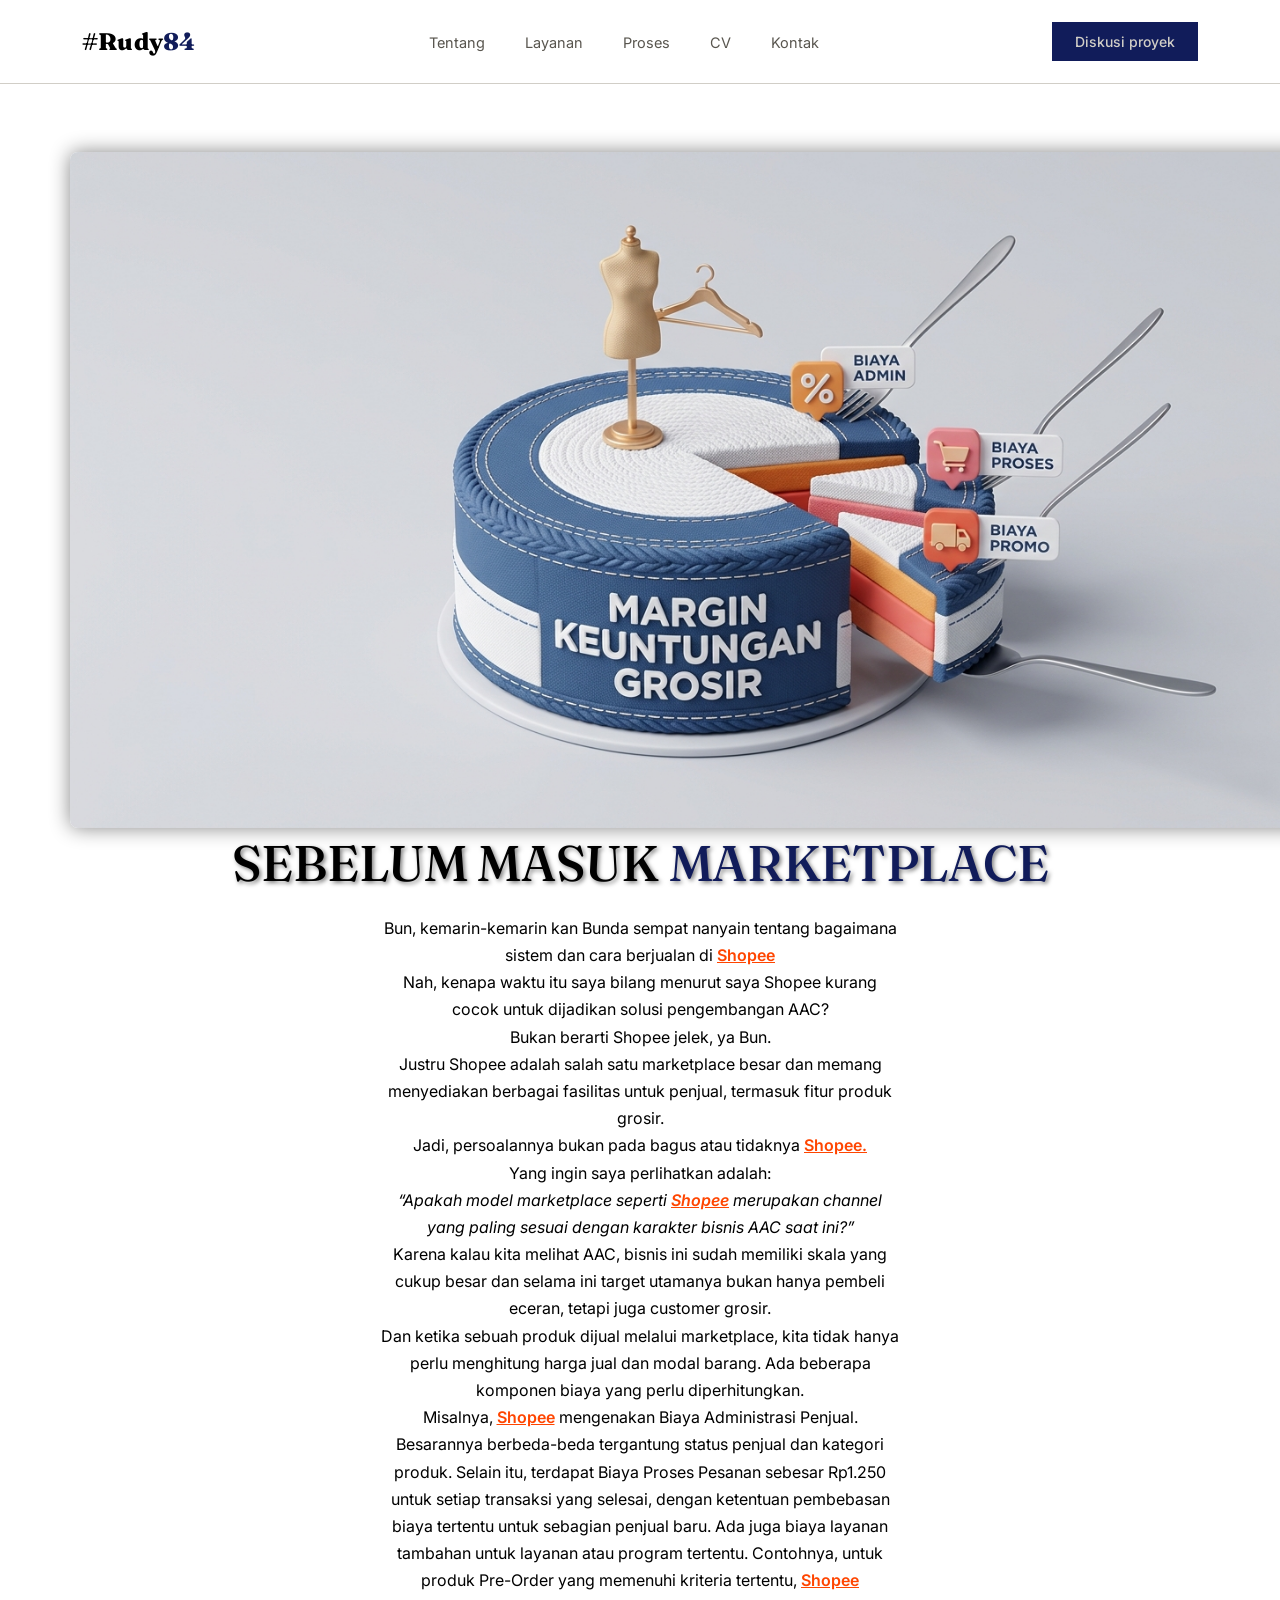
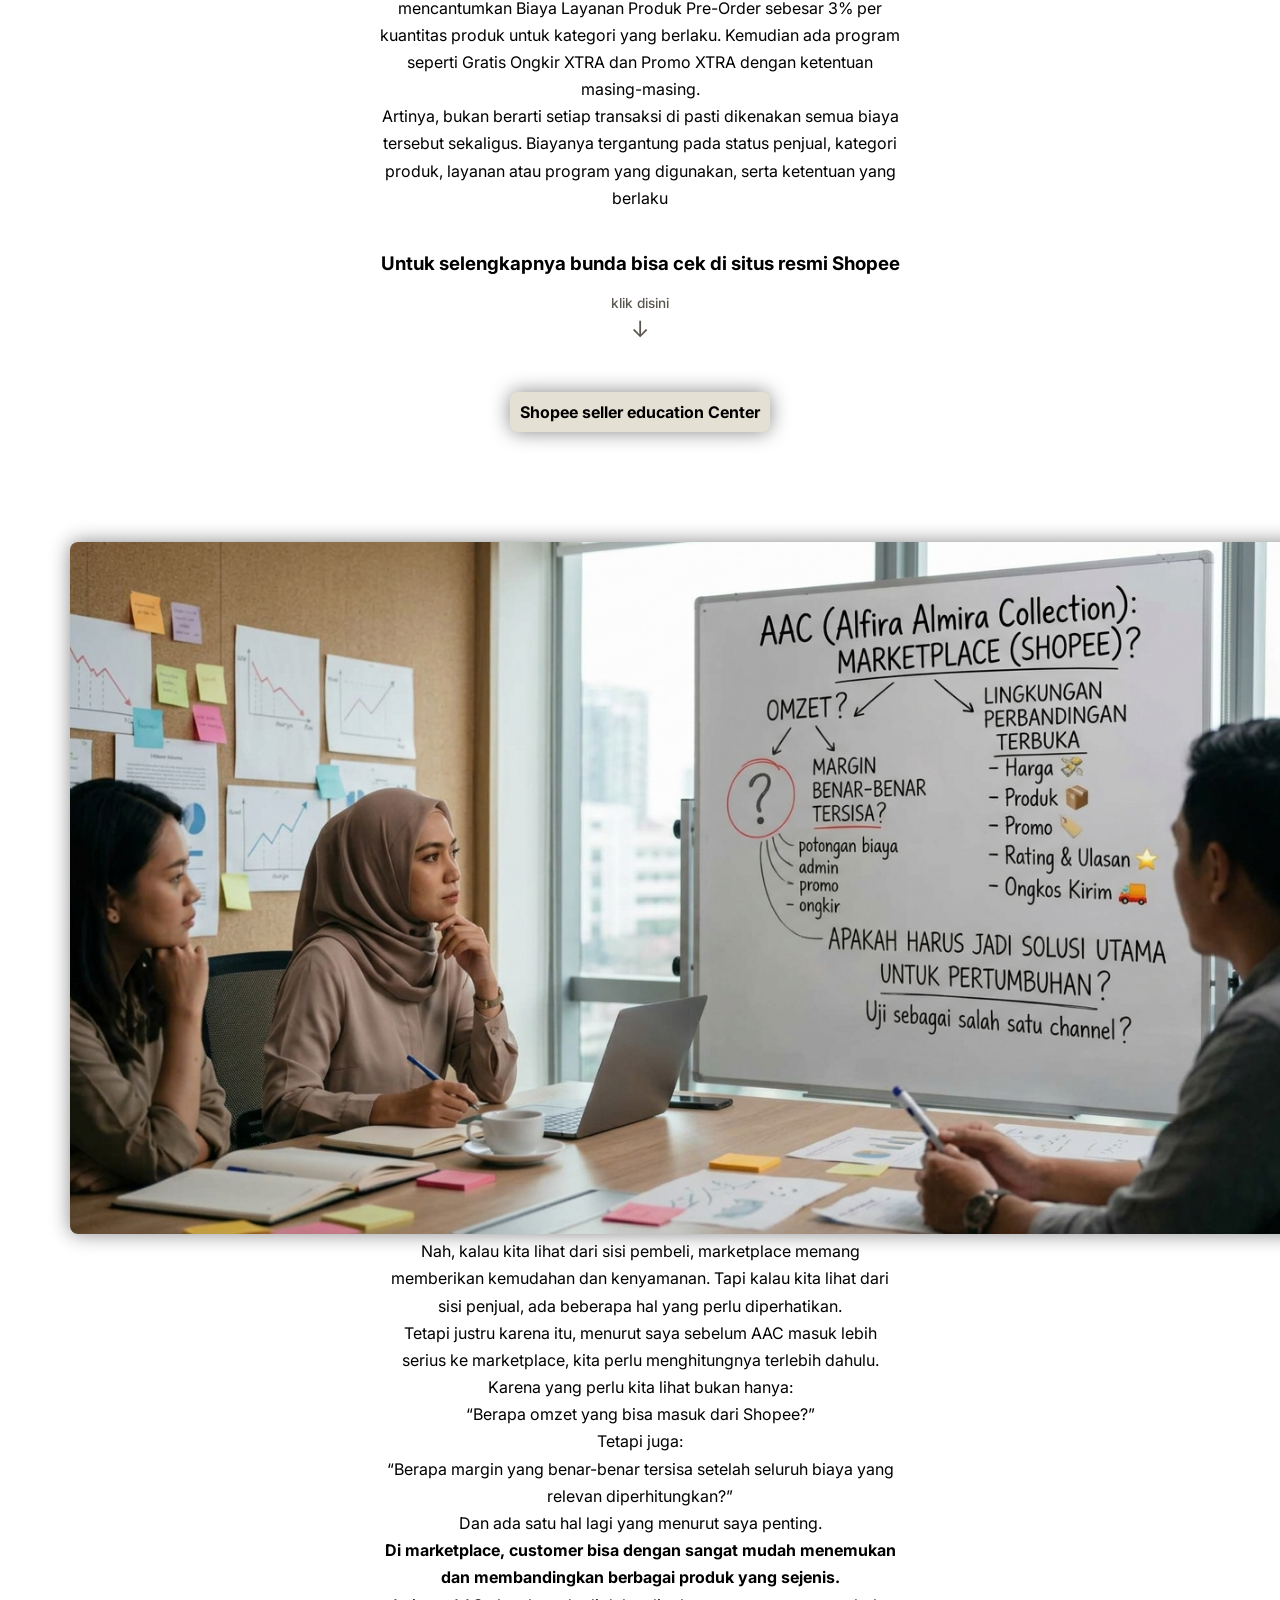
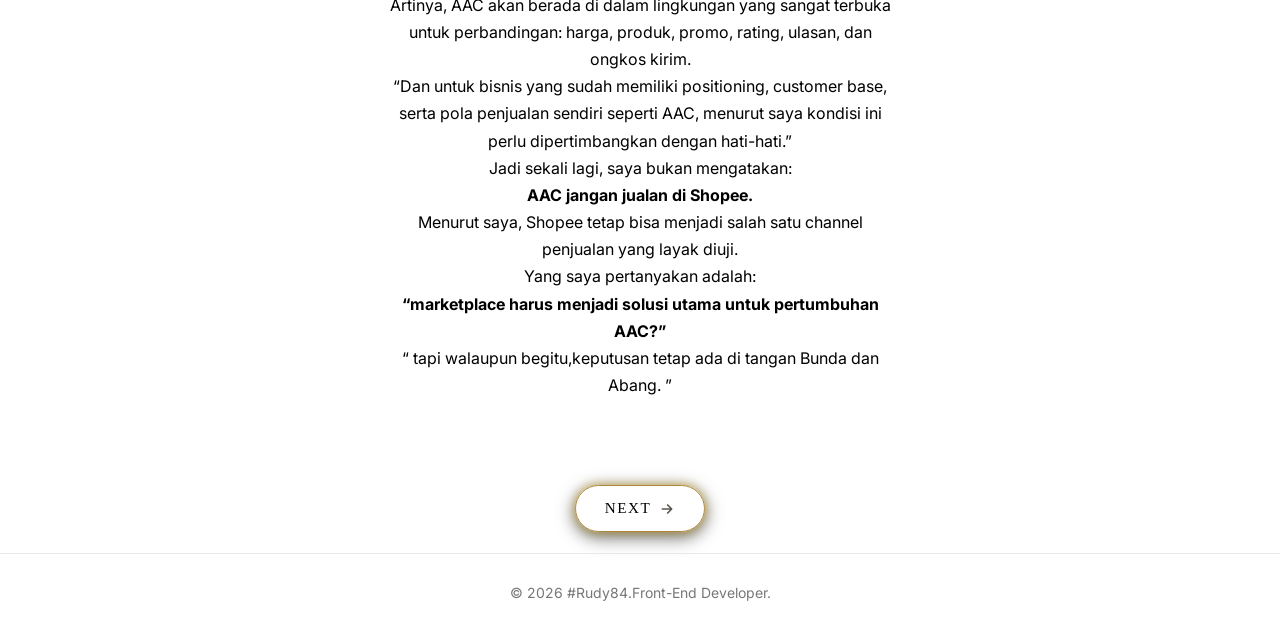
==== commit eaace120: "pemodifikasian" ====
--- a/marketplace.html
+++ b/marketplace.html
@@ -63,9 +63,9 @@
                     <p>Bukan berarti Shopee jelek, ya Bun.</p>
                     <p>Justru Shopee adalah salah satu marketplace besar dan memang menyediakan berbagai
                         fasilitas untuk penjual, termasuk fitur produk grosir.</p>
-                    <p>Jadi, persoalannya bukan pada bagus atau tidaknya Shopee.</p>
+                    <p>Jadi, persoalannya bukan pada bagus atau tidaknya <strong class="highlight">Shopee.</strong></p>
                     <p>Yang ingin saya perlihatkan adalah:</p>
-                    <p><cite><q>Apakah model marketplace seperti Shopee merupakan channel yang paling sesuai dengan
+                    <p><cite><q>Apakah model marketplace seperti <strong class="highlight">Shopee</strong> merupakan channel yang paling sesuai dengan
                                 karakter bisnis AAC saat ini?</q></cite></p>
                     <p>Karena kalau kita melihat AAC, bisnis ini sudah memiliki skala yang cukup besar dan
                         selama ini target utamanya bukan hanya pembeli eceran, tetapi juga customer grosir.</p>
@@ -80,11 +80,11 @@
                         Selain itu, terdapat Biaya Proses Pesanan sebesar Rp1.250 untuk setiap transaksi yang
                         selesai, dengan ketentuan pembebasan biaya tertentu untuk sebagian penjual baru.
                         Ada juga biaya layanan tambahan untuk layanan atau program tertentu. Contohnya, untuk
-                        produk Pre-Order yang memenuhi kriteria tertentu, Shopee mencantumkan Biaya Layanan
+                        produk Pre-Order yang memenuhi kriteria tertentu, <strong class="highlight">Shopee</strong> mencantumkan Biaya Layanan
                         Produk Pre-Order sebesar 3% per kuantitas produk untuk kategori yang berlaku.
                         Kemudian ada program seperti Gratis Ongkir XTRA dan Promo XTRA dengan ketentuan
                         masing-masing.</p>
-                    <p>Artinya, bukan berarti setiap transaksi di Shopee pasti dikenakan semua biaya tersebut
+                    <p>Artinya, bukan berarti setiap transaksi di pasti dikenakan semua biaya tersebut
                         sekaligus.
                         Biayanya tergantung pada status penjual, kategori produk, layanan atau program yang
                         digunakan, serta ketentuan yang berlaku
@@ -110,30 +110,30 @@
                 <img src="assets/simulasi.jpg" alt="Logo Alfira" class="hero-logo">
                 <div class="sub">
                     <p>
-                        Nah, kalau kita lihat dari sisi pembeli, marketplace seperti Shopee memang memberikan
+                        Nah, kalau kita lihat dari sisi pembeli, marketplace memang memberikan
                         kemudahan dan kenyamanan.
                         Tapi kalau kita lihat dari sisi penjual, ada beberapa hal yang perlu diperhatikan.
                     </p>
                     <p>
                         Tetapi justru karena itu, menurut saya sebelum AAC masuk lebih serius ke marketplace,
                         kita perlu menghitungnya terlebih dahulu.
-                        Karena yang perlu kita lihat bukan hanya:
-                        Berapa omzet yang bisa masuk dari Shopee?
-                        Tetapi juga:
-                        Berapa margin yang benar-benar tersisa setelah seluruh biaya yang relevan
-                        diperhitungkan?
-                        Dan ada satu hal lagi yang menurut saya penting.
-                        Di marketplace, customer bisa dengan sangat mudah menemukan dan membandingkan
-                        berbagai produk yang sejenis.
-                        Artinya, AAC akan berada di dalam lingkungan yang sangat terbuka untuk perbandingan:
-                        harga, produk, promo, rating, ulasan, dan ongkos kirim.
-                        Dan untuk bisnis yang sudah memiliki positioning, customer base, serta pola penjualan
-                        sendiri seperti AAC, menurut saya kondisi ini perlu dipertimbangkan dengan hati-hati.
-                        Jadi sekali lagi, saya bukan mengatakan:
-                        AAC jangan jualan di Shopee.
-                        Menurut saya, Shopee tetap bisa menjadi salah satu channel penjualan yang layak diuji.
-                        Yang saya pertanyakan adalah:
-                        Apakah marketplace harus menjadi solusi utama untuk pertumbuhan AAC?
+                        Karena yang perlu kita lihat bukan hanya:</p>
+                        <q>Berapa omzet yang bisa masuk dari Shopee?</q>
+                        <p>Tetapi juga:</p>
+                        <q>Berapa margin yang benar-benar tersisa setelah seluruh biaya yang relevan
+                        diperhitungkan?</q>
+                        <p>Dan ada satu hal lagi yang menurut saya penting.</p>
+                        <strong>Di marketplace, customer bisa dengan sangat mudah menemukan dan membandingkan
+                        berbagai produk yang sejenis.</strong>
+                        <p>Artinya, AAC akan berada di dalam lingkungan yang sangat terbuka untuk perbandingan:
+                        harga, produk, promo, rating, ulasan, dan ongkos kirim.</p>
+                        <q>Dan untuk bisnis yang sudah memiliki positioning, customer base, serta pola penjualan
+                        sendiri seperti AAC, menurut saya kondisi ini perlu dipertimbangkan dengan hati-hati.</q>
+                        <p>Jadi sekali lagi, saya bukan mengatakan:</p>
+                        <strong>AAC jangan jualan di Shopee.</strong>
+                        <p>Menurut saya, Shopee tetap bisa menjadi salah satu channel penjualan yang layak diuji.</p>
+                        <p>Yang saya pertanyakan adalah:<br>
+                        <strong><q>marketplace harus menjadi solusi utama untuk pertumbuhan AAC?</q></strong>
                     </p>
                     <p>
                         <q>
